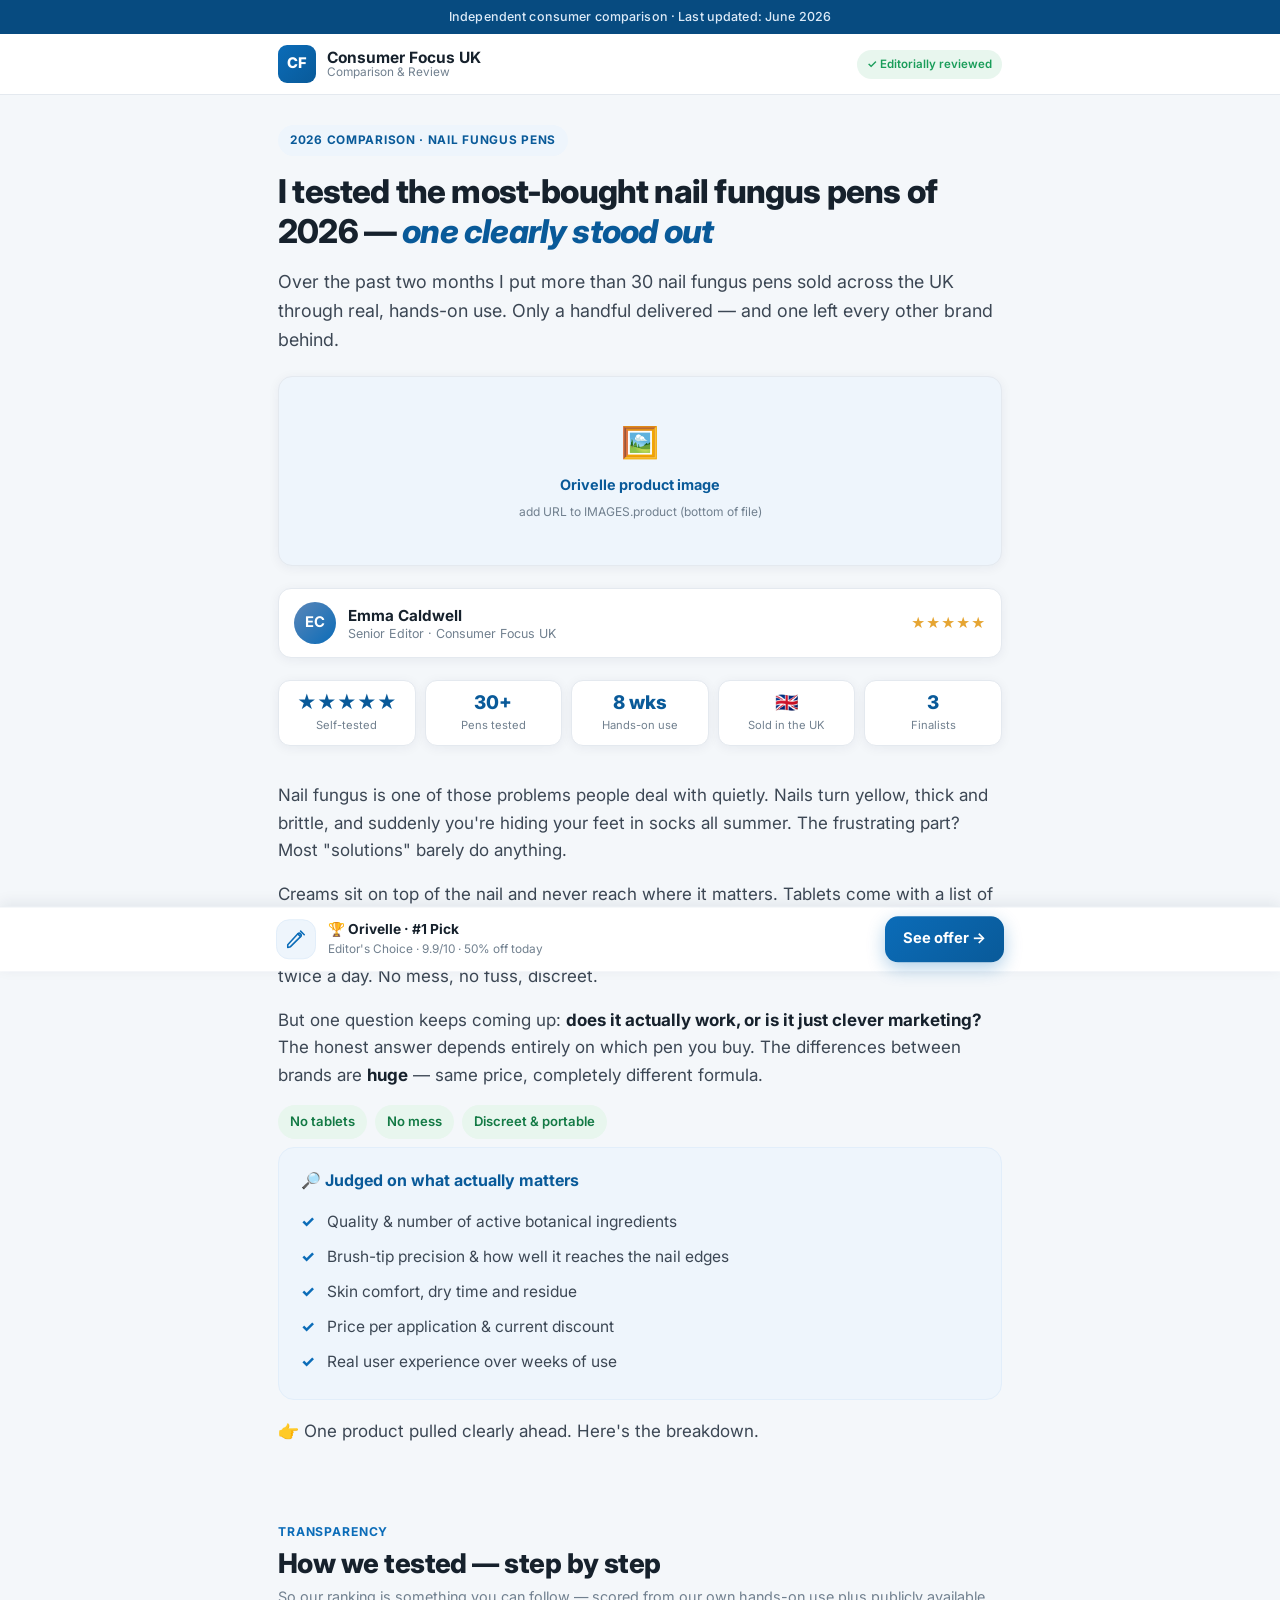
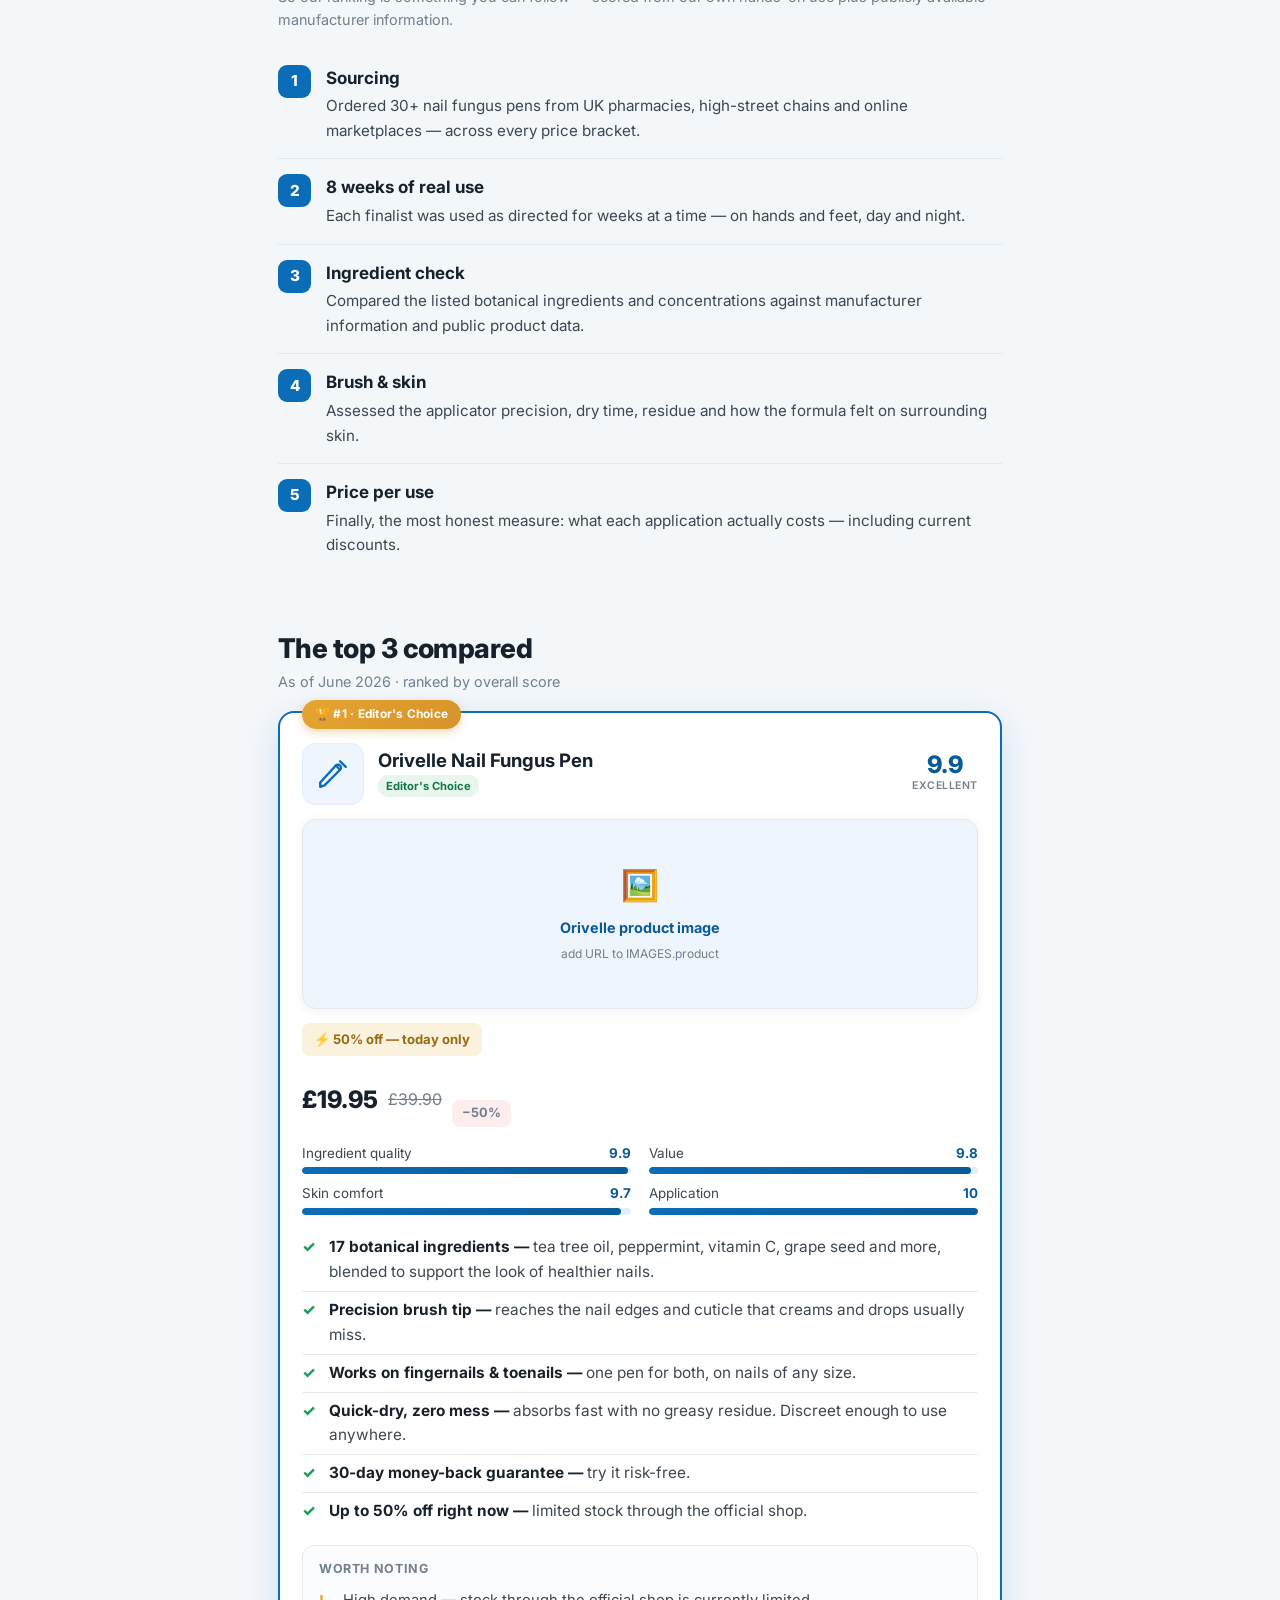
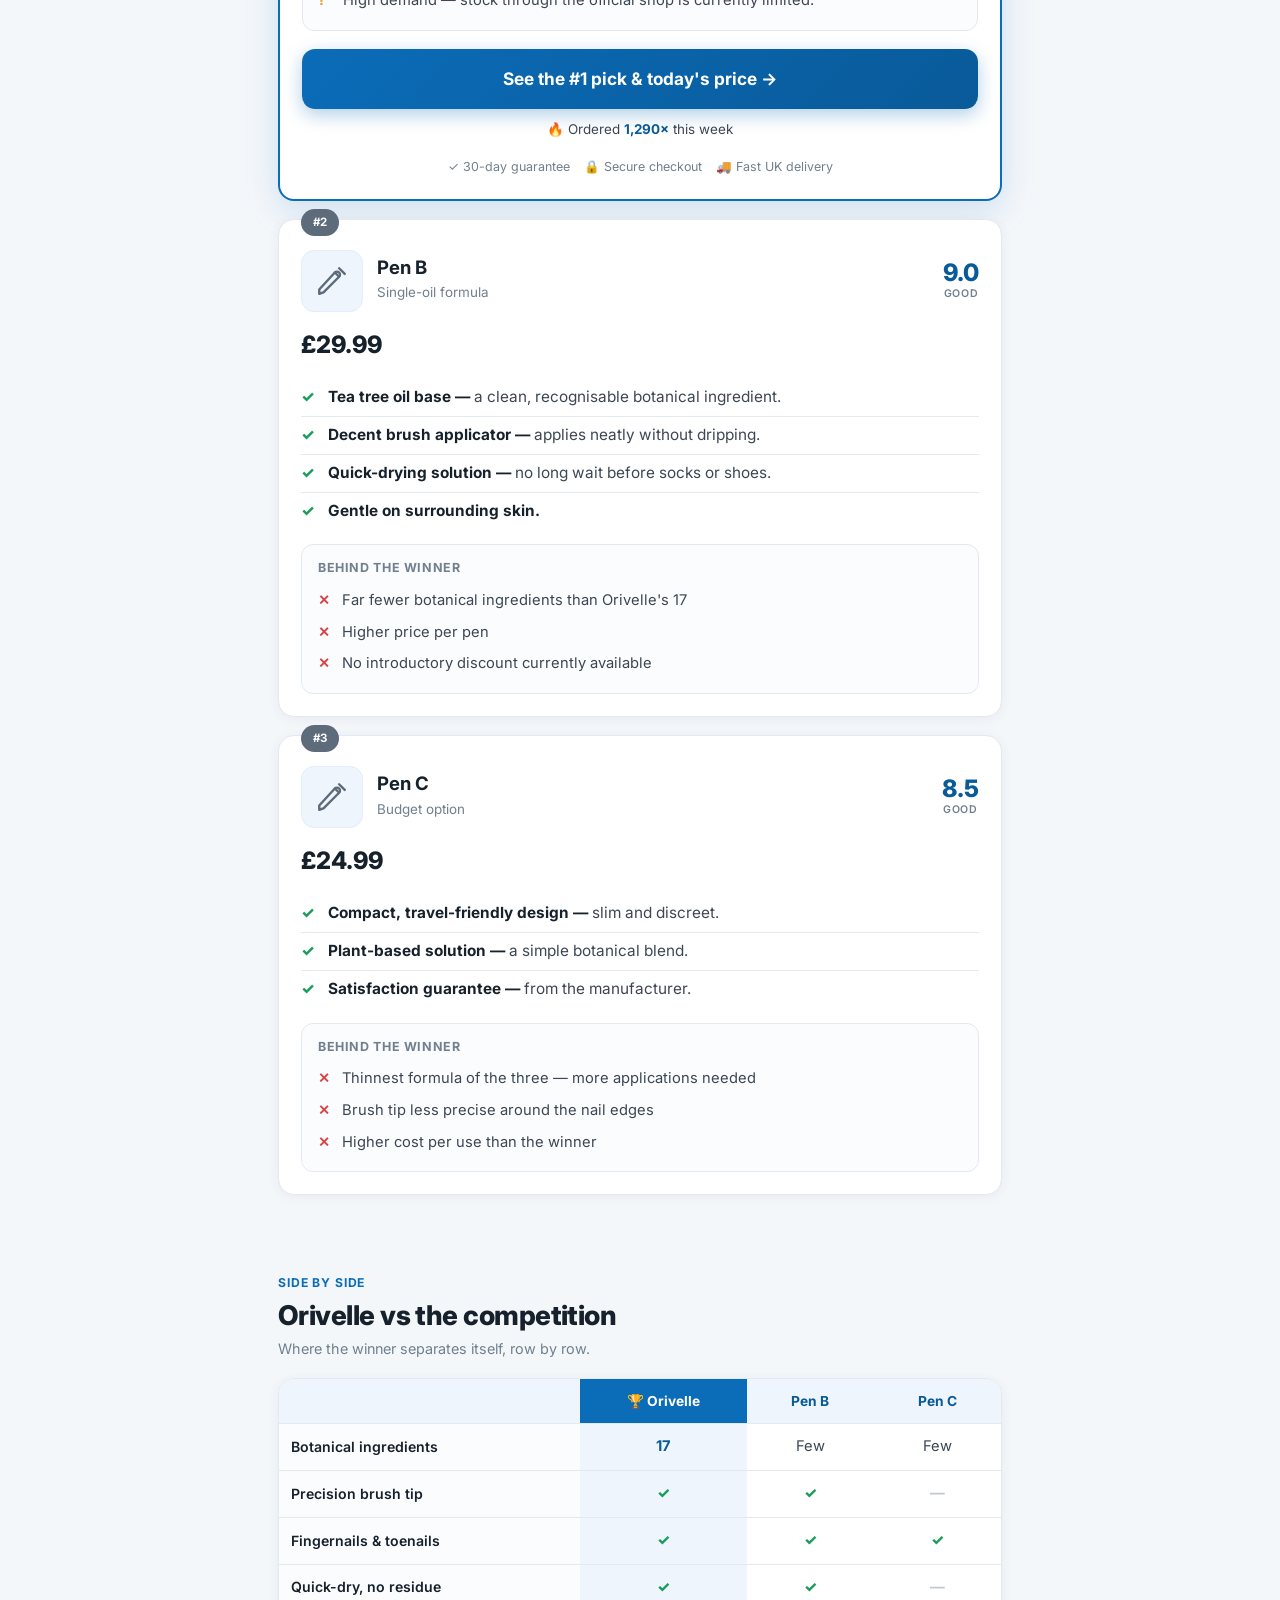
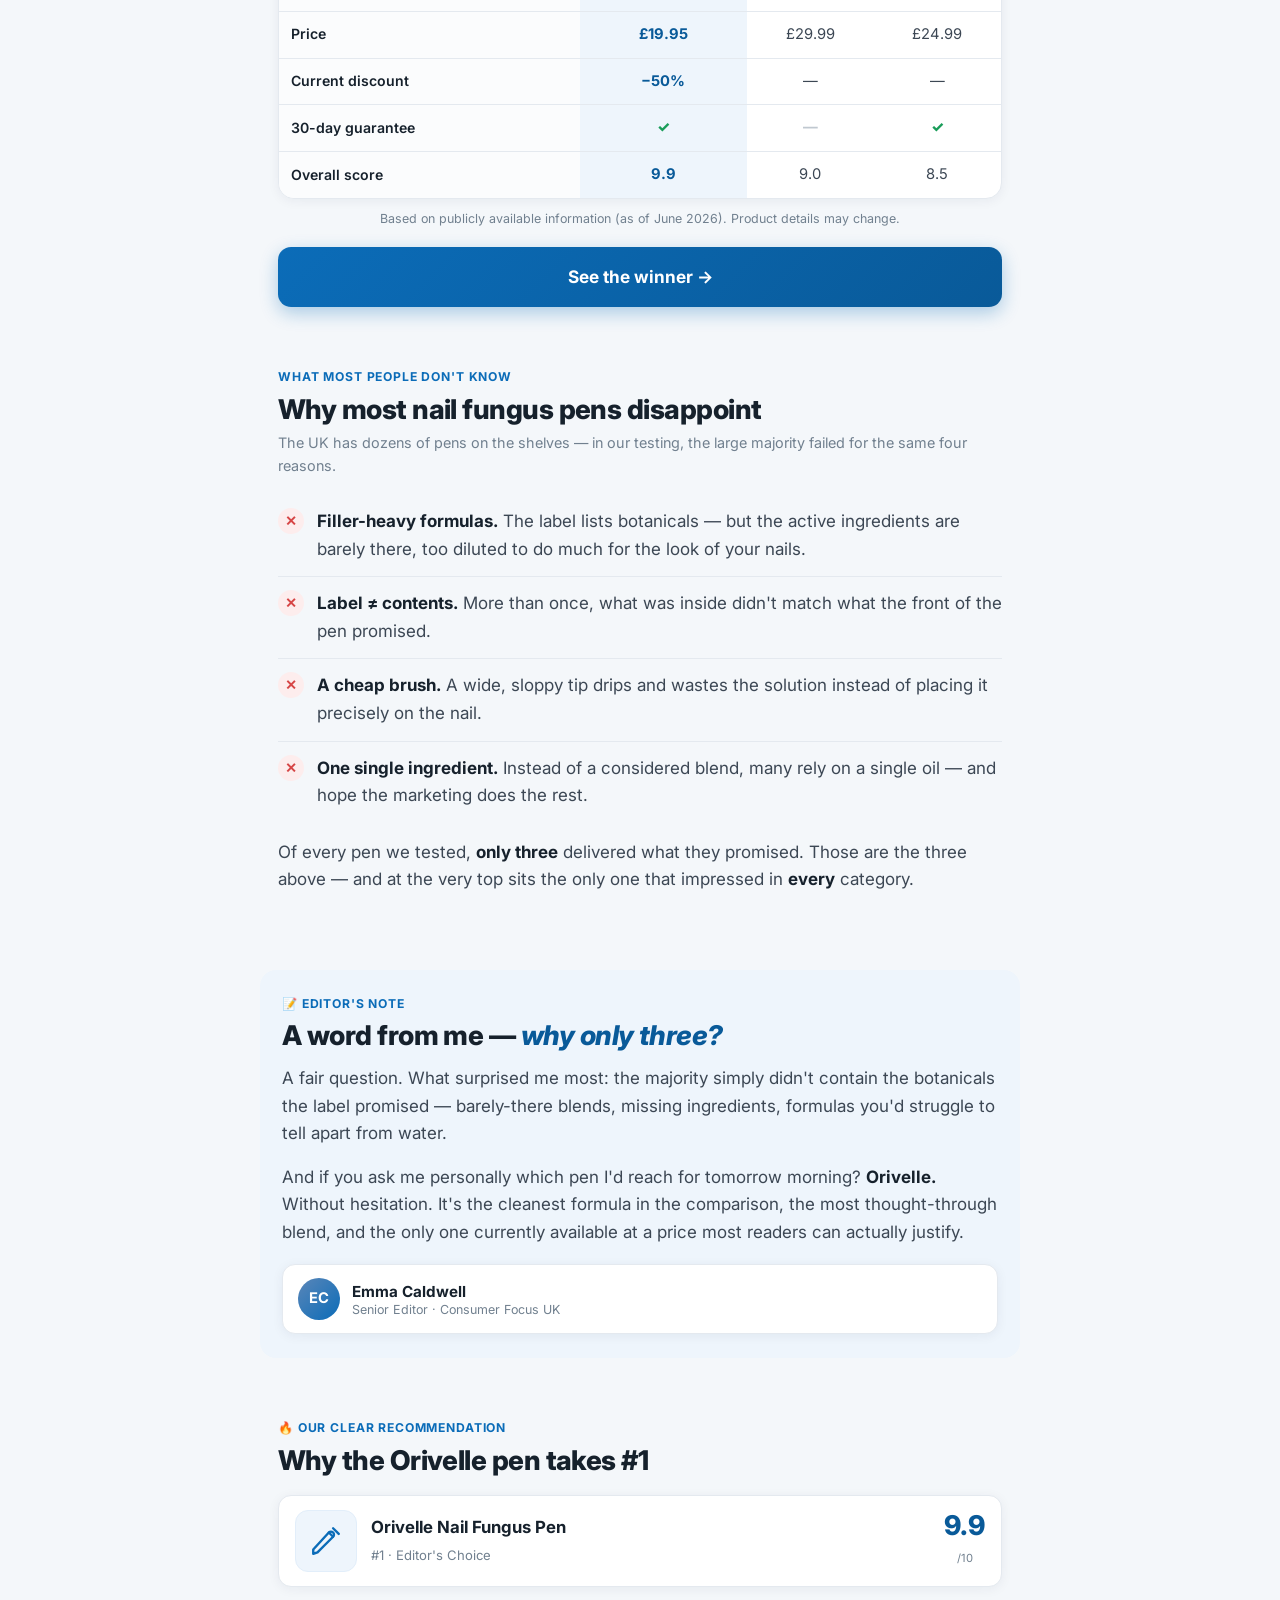
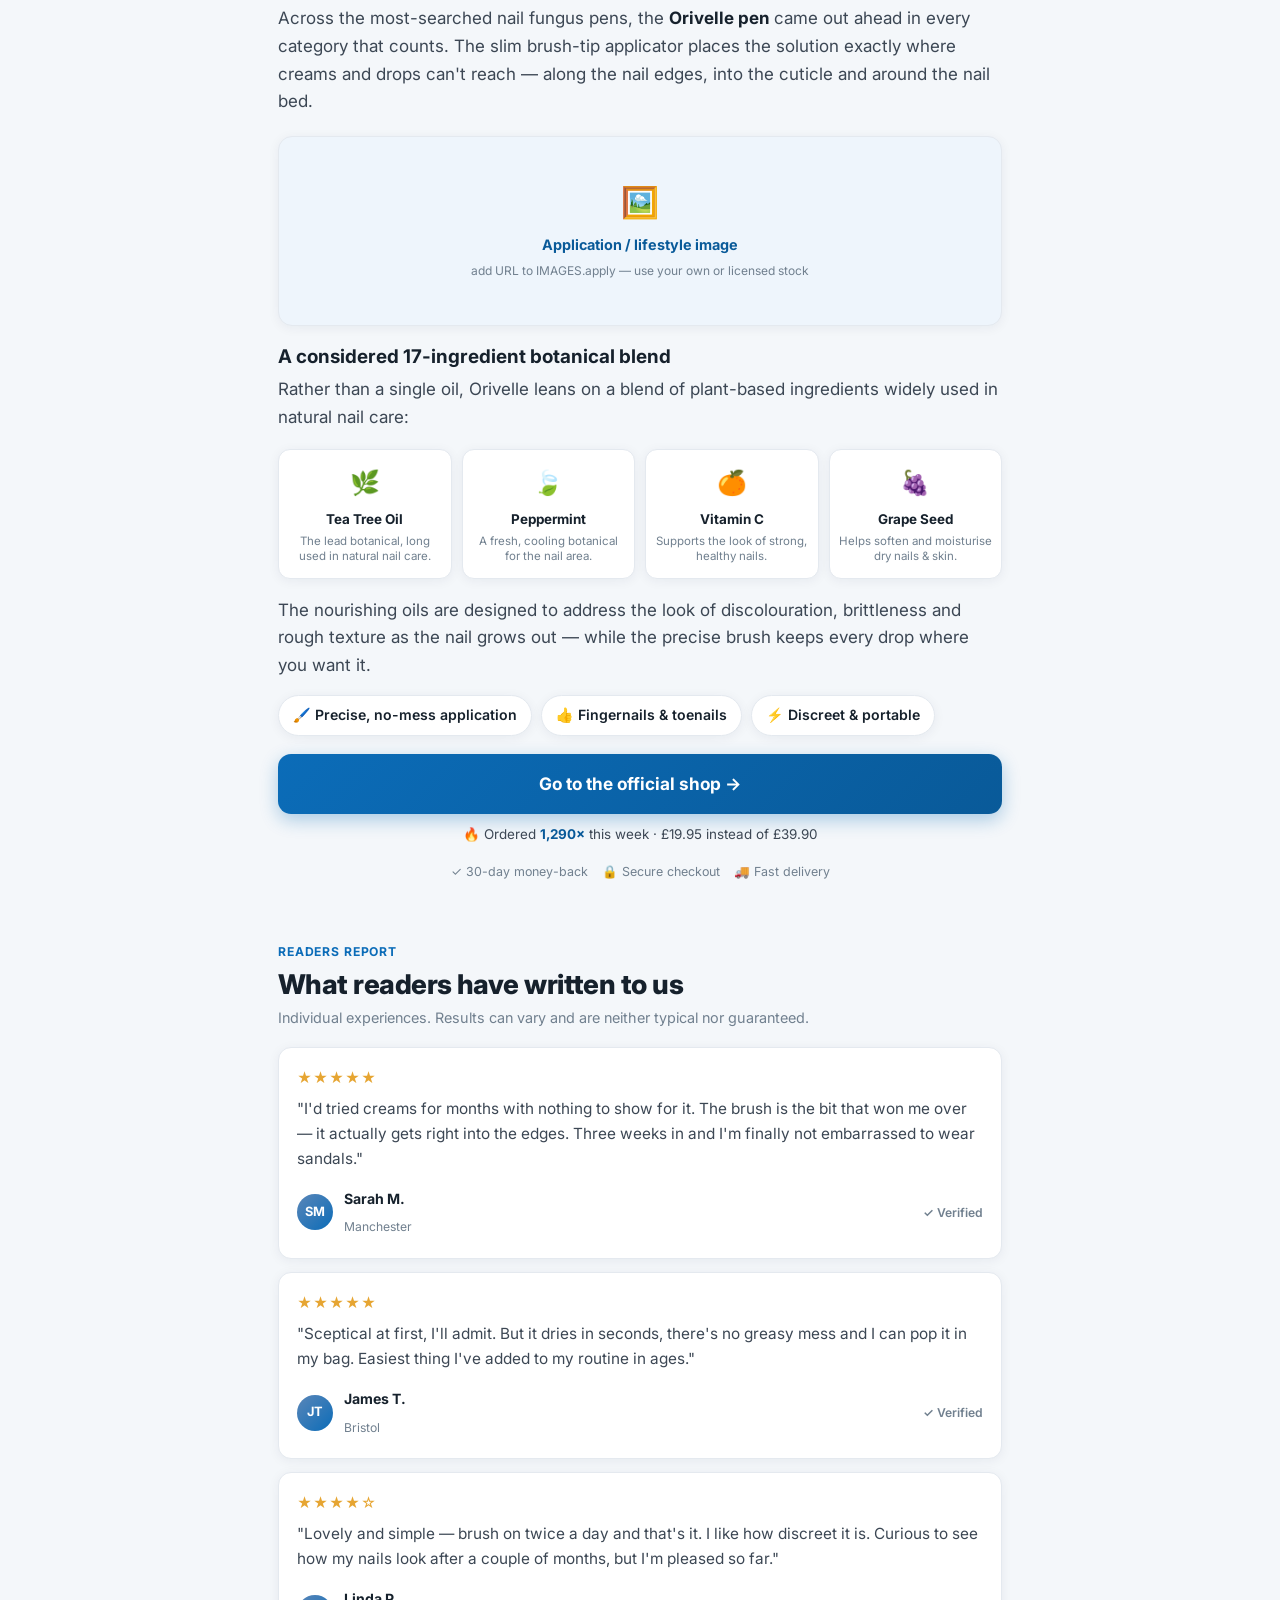
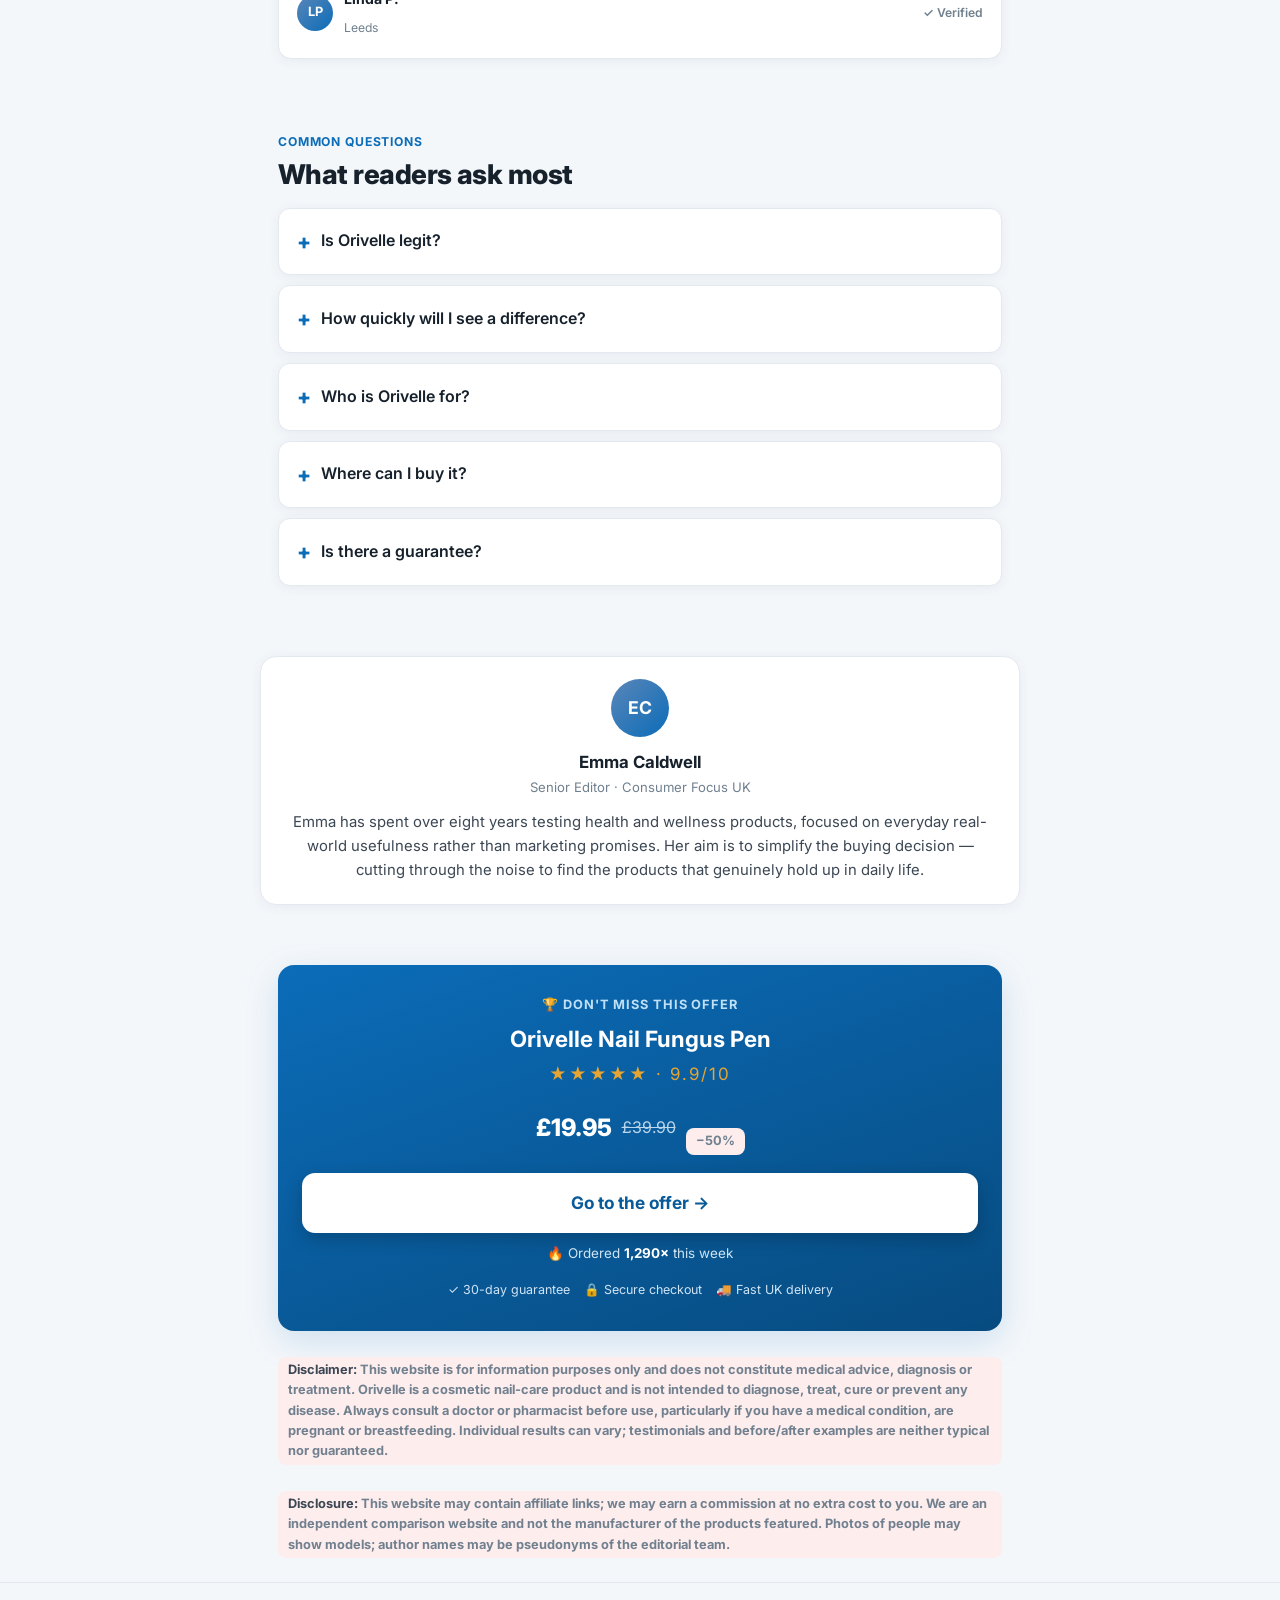
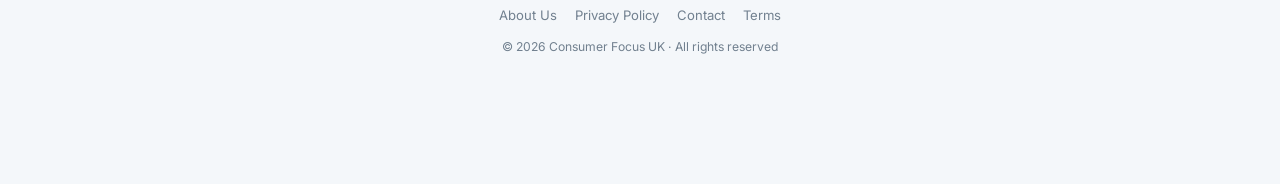
==== index.html @ 81cde55c "Add nail fungus advertorial landing page with GitHub Pages deploy. Co-authored-by: Cursor <cursorage" ====
<!DOCTYPE html>
<!--
  ============================================================
  ORIVELLE NAIL FUNGUS PEN — UK ADVERTORIAL LISTICLE
  Template: Consumer Focus UK (matches verbraucherfokus-test.de design system)

  >>> BEFORE LAUNCH — replace the affiliate link in ONE place:
      Find:  REPLACE_WITH_YOUR_AFFILIATE_LINK
      (used on every CTA button)

  >>> DYNAMIC H1 ROUTING (matches your URL-param architecture):
      ?h1=best     -> Best/Comparison ad group   (default)
      ?h1=pen      -> Pen ad group
      ?h1=finger   -> Fingernail/Cure ad group
      ?h1=symptom  -> Treatment/Symptom ad group
  ============================================================
-->
<html lang="en-GB">
<head>
<meta charset="utf-8">
<meta name="viewport" content="width=device-width, initial-scale=1.0">
<meta name="theme-color" content="#0b6cb8">
<title>Best Nail Fungus Pens UK 2026 — Independent Comparison | Consumer Focus UK</title>
<link rel="preconnect" href="https://fonts.googleapis.com">
<link rel="preconnect" href="https://fonts.gstatic.com" crossorigin>
<link href="https://fonts.googleapis.com/css2?family=Inter:wght@400;500;600;700;800&display=swap" rel="stylesheet">
<style>
  :root{
    --blue:#0b6cb8; --blue-dark:#095a99; --blue-darker:#074b80;
    --blue-tint:#eef5fc; --blue-tint2:#e2eefa;
    --green:#1a9d5a; --green-tint:#e8f6ee;
    --gold:#e6a532; --gold-soft:#fbf2dd;
    --red:#d64545; --red-tint:#fdeded;
    --ink:#16212c; --text:#3c4754; --muted:#71808f;
    --line:#e4e9ef; --bg:#f4f7fa; --card:#ffffff;
    --radius:16px; --shadow:0 2px 12px rgba(16,40,70,.06);
    --shadow-lg:0 10px 34px rgba(11,108,184,.16);
    --maxw:760px;
  }
  *{box-sizing:border-box}
  html{scroll-behavior:smooth}
  body{
    margin:0;background:var(--bg);color:var(--text);
    font-family:'Inter',-apple-system,BlinkMacSystemFont,'Segoe UI',Roboto,Helvetica,Arial,sans-serif;
    font-size:17px;line-height:1.62;-webkit-font-smoothing:antialiased;padding-bottom:76px;
  }
  .wrap{max-width:var(--maxw);margin:0 auto;padding:0 18px}
  h1,h2,h3{color:var(--ink);line-height:1.2;margin:0}
  h2{font-size:1.7rem;font-weight:800;letter-spacing:-.02em}
  h3{font-size:1.18rem;font-weight:700}
  p{margin:0 0 1rem}
  a{color:var(--blue)}
  em{color:var(--blue-dark);font-style:italic}
  strong{color:var(--ink);font-weight:700}
  img{max-width:100%}

  /* top strip */
  .strip{background:var(--blue-darker);color:#dceaf7;font-size:.78rem;text-align:center;padding:7px 14px;font-weight:500;letter-spacing:.01em}

  /* header */
  header{position:sticky;top:0;z-index:40;background:rgba(255,255,255,.94);backdrop-filter:blur(8px);border-bottom:1px solid var(--line)}
  .hbar{display:flex;align-items:center;gap:11px;max-width:var(--maxw);margin:0 auto;padding:11px 18px}
  .logo{width:38px;height:38px;border-radius:9px;background:linear-gradient(135deg,var(--blue),var(--blue-dark));color:#fff;font-weight:800;display:grid;place-items:center;font-size:.92rem;letter-spacing:.02em;flex:none}
  .brand{display:flex;flex-direction:column;line-height:1.15}
  .brand b{color:var(--ink);font-size:.97rem;font-weight:700}
  .brand span{color:var(--muted);font-size:.74rem}
  .hbadge{margin-left:auto;font-size:.72rem;color:var(--green);background:var(--green-tint);padding:5px 10px;border-radius:20px;font-weight:600;white-space:nowrap}

  .eyebrow{display:inline-block;background:var(--blue-tint);color:var(--blue-dark);font-size:.74rem;font-weight:700;text-transform:uppercase;letter-spacing:.06em;padding:6px 12px;border-radius:20px;margin:0 0 16px}

  section{padding:30px 0}
  .hero{padding-top:30px}
  .hero h1{font-size:2.05rem;font-weight:800;letter-spacing:-.025em;margin-bottom:16px}
  .hero .lead{font-size:1.12rem;color:var(--text)}

  /* byline */
  .byline{display:flex;align-items:center;gap:12px;margin-top:22px;padding:13px 15px;background:var(--card);border:1px solid var(--line);border-radius:13px;box-shadow:var(--shadow)}
  .avatar{width:42px;height:42px;border-radius:50%;background:linear-gradient(135deg,#5a86b8,#0b6cb8);color:#fff;display:grid;place-items:center;font-weight:700;font-size:.92rem;flex:none}
  .byline .who{line-height:1.25}
  .byline .who b{font-size:.95rem;color:var(--ink)}
  .byline .who span{font-size:.78rem;color:var(--muted);display:block}
  .stars{color:var(--gold);letter-spacing:1px;font-size:.86rem;margin-left:auto;white-space:nowrap}

  /* stat tiles */
  .stats{display:grid;grid-template-columns:repeat(5,1fr);gap:9px;margin-top:22px}
  .stat{background:var(--card);border:1px solid var(--line);border-radius:12px;padding:13px 8px;text-align:center;box-shadow:var(--shadow)}
  .stat b{display:block;color:var(--blue-dark);font-size:1.18rem;font-weight:800;line-height:1}
  .stat span{font-size:.7rem;color:var(--muted);display:block;margin-top:5px;line-height:1.25}
  @media(max-width:640px){.stats{grid-template-columns:repeat(2,1fr)}.stat:last-child{grid-column:1/-1}}

  .pillrow{display:flex;flex-wrap:wrap;gap:8px;margin:6px 0 4px}
  .pill{background:var(--green-tint);color:#137a45;font-size:.82rem;font-weight:600;padding:6px 12px;border-radius:20px}

  /* criteria box */
  .box{background:var(--blue-tint);border:1px solid var(--blue-tint2);border-radius:var(--radius);padding:20px 22px;margin-top:8px}
  .box .bt{font-weight:700;color:var(--blue-dark);margin-bottom:10px;font-size:1rem}
  .box ul{margin:0;padding-left:0;list-style:none}
  .box li{padding:5px 0 5px 26px;position:relative;font-size:.97rem}
  .box li::before{content:"✓";position:absolute;left:0;color:var(--blue);font-weight:800}

  /* eyebrow label small */
  .label{font-size:.76rem;font-weight:700;text-transform:uppercase;letter-spacing:.07em;color:var(--blue);margin-bottom:7px}

  /* steps */
  .step{display:flex;gap:15px;padding:15px 0;border-bottom:1px solid var(--line)}
  .step:last-child{border-bottom:none}
  .snum{width:33px;height:33px;border-radius:9px;background:var(--blue);color:#fff;font-weight:800;display:grid;place-items:center;flex:none;font-size:.95rem}
  .step b{color:var(--ink);display:block;margin-bottom:2px}
  .step p{margin:0;font-size:.95rem;color:var(--text)}

  /* product cards */
  .sub{color:var(--muted);font-size:.9rem;margin:4px 0 18px}
  .card{background:var(--card);border:1px solid var(--line);border-radius:var(--radius);padding:22px;margin-bottom:18px;box-shadow:var(--shadow);position:relative}
  .card.win{border:2px solid var(--blue);box-shadow:var(--shadow-lg)}
  .ribbon{position:absolute;top:-13px;left:22px;background:linear-gradient(135deg,var(--gold),#d6932a);color:#fff;font-size:.74rem;font-weight:700;padding:5px 13px;border-radius:20px;letter-spacing:.02em;box-shadow:0 3px 10px rgba(214,147,42,.35)}
  .rank{position:absolute;top:-11px;left:22px;background:#5d6b7a;color:#fff;font-size:.72rem;font-weight:700;padding:4px 12px;border-radius:20px}
  .chead{display:flex;align-items:center;gap:14px;margin-top:8px}
  .picon{width:62px;height:62px;border-radius:13px;background:var(--blue-tint);display:grid;place-items:center;flex:none;border:1px solid var(--blue-tint2)}
  .picon svg{width:34px;height:34px}
  .chead .pn{flex:1;min-width:0}
  .chead .pn b{font-size:1.16rem;color:var(--ink);font-weight:700;display:block;line-height:1.2}
  .scorebadge{text-align:center;flex:none}
  .scorebadge .sv{font-size:1.5rem;font-weight:800;color:var(--blue-dark);line-height:1}
  .scorebadge .sl{font-size:.66rem;color:var(--muted);text-transform:uppercase;letter-spacing:.05em;font-weight:600}
  .winlabel{display:inline-block;background:var(--green-tint);color:#137a45;font-size:.7rem;font-weight:700;padding:2px 8px;border-radius:10px;margin-top:3px}

  .pricerow{display:flex;align-items:center;gap:10px;flex-wrap:wrap;margin:14px 0}
  .price-now{font-size:1.5rem;font-weight:800;color:var(--ink)}
  .price-old{color:var(--muted);text-decoration:line-through;font-size:1rem}
  .disc{background:var(--red-tint);color:var(--red);font-weight:700;font-size:.82rem;padding:3px 10px;border-radius:8px}
  .offerflag{background:var(--gold-soft);color:#9a6a12;font-weight:700;font-size:.82rem;padding:6px 12px;border-radius:8px;display:inline-block;margin-bottom:4px}

  /* metric bars */
  .metrics{display:grid;grid-template-columns:1fr 1fr;gap:9px 18px;margin:16px 0 4px}
  .metric{font-size:.84rem}
  .metric .ml{display:flex;justify-content:space-between;margin-bottom:3px;color:var(--text)}
  .metric .ml b{color:var(--blue-dark);font-weight:700}
  .track{height:7px;background:var(--blue-tint2);border-radius:6px;overflow:hidden}
  .fill{height:100%;background:linear-gradient(90deg,var(--blue),var(--blue-dark));border-radius:6px}

  .benefits{list-style:none;padding:0;margin:14px 0 0}
  .benefits li{position:relative;padding:6px 0 6px 27px;font-size:.96rem;border-top:1px solid var(--line)}
  .benefits li:first-child{border-top:none}
  .benefits li::before{content:"✓";position:absolute;left:0;top:6px;color:var(--green);font-weight:800}

  .consbox{margin-top:15px;background:#fbfcfd;border:1px solid var(--line);border-radius:12px;padding:13px 16px}
  .consbox .ct{font-size:.78rem;font-weight:700;text-transform:uppercase;letter-spacing:.05em;color:var(--muted);margin-bottom:6px}
  .consbox ul{list-style:none;margin:0;padding:0}
  .consbox li{position:relative;padding:4px 0 4px 24px;font-size:.92rem;color:var(--text)}
  .consbox li::before{content:"✕";position:absolute;left:0;top:4px;color:var(--red);font-weight:700;font-size:.85rem}
  .consbox.note li::before{content:"!";color:var(--gold);font-weight:800}

  /* CTA */
  .cta{display:block;text-align:center;background:linear-gradient(135deg,var(--blue),var(--blue-dark));color:#fff;font-weight:700;font-size:1.08rem;padding:16px 22px;border-radius:13px;text-decoration:none;margin-top:18px;box-shadow:0 6px 18px rgba(11,108,184,.32);transition:transform .12s ease,box-shadow .12s ease}
  .cta:hover{transform:translateY(-2px);box-shadow:0 10px 24px rgba(11,108,184,.4)}
  .cta:active{transform:translateY(0)}
  .ordered{text-align:center;font-size:.84rem;color:var(--text);margin-top:10px}
  .ordered b{color:var(--blue-dark)}
  .trust{display:flex;flex-wrap:wrap;justify-content:center;gap:14px;margin-top:9px;font-size:.78rem;color:var(--muted)}

  /* comparison table */
  .tablewrap{overflow-x:auto;border:1px solid var(--line);border-radius:var(--radius);box-shadow:var(--shadow);background:var(--card)}
  table{border-collapse:collapse;width:100%;min-width:460px;font-size:.92rem}
  th,td{padding:11px 12px;text-align:center;border-bottom:1px solid var(--line)}
  thead th{background:var(--blue-tint);color:var(--blue-dark);font-weight:700;font-size:.86rem}
  thead th.win{background:var(--blue);color:#fff}
  tbody th{text-align:left;font-weight:600;color:var(--ink);background:#fbfcfd;font-size:.88rem}
  td.win{background:var(--blue-tint);font-weight:700;color:var(--blue-dark)}
  .yes{color:var(--green);font-weight:800}
  .no{color:#c0c8d0;font-weight:700}
  tbody tr:last-child td,tbody tr:last-child th{border-bottom:none}
  .tnote{font-size:.78rem;color:var(--muted);margin-top:10px;text-align:center}

  /* fail list */
  .fail{list-style:none;padding:0;margin:14px 0 0}
  .fail li{display:flex;gap:13px;padding:13px 0;border-bottom:1px solid var(--line)}
  .fail li:last-child{border-bottom:none}
  .xmark{width:26px;height:26px;border-radius:50%;background:var(--red-tint);color:var(--red);display:grid;place-items:center;font-weight:800;flex:none;font-size:.85rem}
  .fail b{color:var(--ink)}

  /* editor note */
  .note-sec{background:var(--blue-tint);border-radius:var(--radius);padding:24px 22px}
  .note-sec h2{margin-bottom:12px}

  /* ingredient tiles */
  .ings{display:grid;grid-template-columns:repeat(4,1fr);gap:10px;margin:18px 0}
  .ing{background:var(--card);border:1px solid var(--line);border-radius:12px;padding:14px 8px;text-align:center;box-shadow:var(--shadow)}
  .ing .ic{font-size:1.5rem}
  .ing b{display:block;font-size:.84rem;color:var(--ink);margin:6px 0 3px}
  .ing span{font-size:.72rem;color:var(--muted);line-height:1.3;display:block}
  @media(max-width:640px){.ings{grid-template-columns:repeat(2,1fr)}}
  .chips{display:flex;flex-wrap:wrap;gap:9px;margin:16px 0}
  .chip{display:flex;align-items:center;gap:7px;background:var(--card);border:1px solid var(--line);border-radius:24px;padding:8px 14px;font-size:.88rem;font-weight:600;color:var(--ink);box-shadow:var(--shadow)}

  .deep-head{display:flex;align-items:center;gap:14px;background:var(--card);border:1px solid var(--line);border-radius:13px;padding:14px 16px;margin-bottom:18px;box-shadow:var(--shadow)}
  .deep-head .sv{margin-left:auto;text-align:center}
  .deep-head .sv b{font-size:1.7rem;color:var(--blue-dark);font-weight:800;line-height:1}
  .deep-head .sv span{font-size:.7rem;color:var(--muted)}

  /* testimonials */
  .tcard{background:var(--card);border:1px solid var(--line);border-radius:13px;padding:18px;margin-bottom:13px;box-shadow:var(--shadow)}
  .tcard .ts{color:var(--gold);font-size:.9rem;letter-spacing:1px;margin-bottom:8px}
  .tcard p{font-size:.96rem;margin:0 0 13px;color:var(--text)}
  .tfoot{display:flex;align-items:center;gap:11px}
  .tfoot .avatar{width:36px;height:36px;font-size:.8rem}
  .tfoot b{font-size:.88rem;color:var(--ink)}
  .tfoot span{font-size:.76rem;color:var(--muted)}
  .verified{margin-left:auto;font-size:.72rem;color:var(--green);font-weight:600}

  /* faq */
  .faq{background:var(--card);border:1px solid var(--line);border-radius:12px;margin-bottom:10px;box-shadow:var(--shadow);overflow:hidden}
  .faq summary{padding:16px 18px;font-weight:600;color:var(--ink);cursor:pointer;list-style:none;display:flex;align-items:center;gap:10px;font-size:1rem}
  .faq summary::-webkit-details-marker{display:none}
  .faq summary::before{content:"+";color:var(--blue);font-weight:800;font-size:1.3rem;flex:none;transition:transform .2s}
  .faq[open] summary::before{transform:rotate(45deg)}
  .faq .fa{padding:0 18px 16px;font-size:.95rem;color:var(--text)}

  /* author bio */
  .bio{background:var(--card);border:1px solid var(--line);border-radius:var(--radius);padding:22px;box-shadow:var(--shadow);text-align:center}
  .bio .avatar{width:58px;height:58px;font-size:1.1rem;margin:0 auto 12px}
  .bio b{color:var(--ink);font-size:1.05rem}
  .bio .role{color:var(--muted);font-size:.82rem;margin-bottom:12px}
  .bio p{font-size:.93rem;margin:0}

  /* final cta */
  .final{background:linear-gradient(160deg,var(--blue),var(--blue-darker));border-radius:var(--radius);padding:30px 24px;text-align:center;color:#fff;box-shadow:var(--shadow-lg)}
  .final .ff{font-size:.8rem;font-weight:700;text-transform:uppercase;letter-spacing:.07em;color:#bfe0f6;margin-bottom:10px}
  .final h3{color:#fff;font-size:1.4rem;margin-bottom:8px}
  .final .ts{color:var(--gold);letter-spacing:2px;margin-bottom:10px}
  .final .pricerow{justify-content:center}
  .final .price-now{color:#fff}.final .price-old{color:#bcd6ec}
  .final .cta{background:#fff;color:var(--blue-dark);box-shadow:0 6px 18px rgba(0,0,0,.2)}
  .final .trust{color:#cfe4f5}

  /* disclaimer + footer */
  .disc{font-size:.8rem;color:var(--muted);line-height:1.6;margin-top:26px}
  .disc strong{color:var(--text)}
  footer{border-top:1px solid var(--line);margin-top:24px;padding:22px 0;text-align:center}
  .flinks{display:flex;flex-wrap:wrap;justify-content:center;gap:8px 18px;font-size:.82rem;margin-bottom:10px}
  .flinks a{color:var(--muted);text-decoration:none}
  .copy{font-size:.76rem;color:var(--muted)}

  /* sticky bottom bar */
  .sticky{position:fixed;left:0;right:0;bottom:0;z-index:50;background:#fff;border-top:1px solid var(--line);box-shadow:0 -3px 14px rgba(16,40,70,.08);transform:translateY(110%);transition:transform .3s ease}
  .sticky.show{transform:translateY(0)}
  .sbar{max-width:var(--maxw);margin:0 auto;display:flex;align-items:center;gap:12px;padding:9px 16px}
  .sbar .picon{width:40px;height:40px}.sbar .picon svg{width:22px;height:22px}
  .sbar .si{flex:1;min-width:0;line-height:1.2}
  .sbar .si b{font-size:.86rem;color:var(--ink);display:block}
  .sbar .si span{font-size:.74rem;color:var(--muted)}
  .sbar .cta{margin:0;padding:11px 18px;font-size:.92rem;white-space:nowrap;flex:none}
  @media(max-width:480px){.sbar .si span{display:none}}

  /* image slots */
  .figslot{margin:20px 0;border-radius:14px;overflow:hidden;border:1px solid var(--line);background:var(--blue-tint);box-shadow:var(--shadow)}
  .figslot img{display:block;width:100%;height:auto}
  .figslot.ph{display:grid;place-items:center;min-height:190px}
  .figslot .phin{text-align:center;padding:26px}
  .figslot .phin .ico{font-size:1.9rem}
  .figslot .phin b{display:block;font-size:.9rem;margin-top:6px;color:var(--blue-dark)}
  .figslot .phin span{font-size:.75rem;color:var(--muted)}
  .card .figslot{margin:14px 0 2px}
  .hero-fig{margin-top:22px;margin-bottom:0}

  :focus-visible{outline:3px solid rgba(11,108,184,.45);outline-offset:2px;border-radius:6px}
  @media(prefers-reduced-motion:reduce){*{transition:none!important;scroll-behavior:auto}}
</style>
</head>
<body>

<div class="strip">Independent consumer comparison · Last updated: June 2026</div>

<header>
  <div class="hbar">
    <div class="logo">CF</div>
    <div class="brand"><b>Consumer Focus UK</b><span>Comparison &amp; Review</span></div>
    <div class="hbadge">✓ Editorially reviewed</div>
  </div>
</header>

<main>

<!-- HERO -->
<section class="hero">
  <div class="wrap">
    <span class="eyebrow">2026 Comparison · Nail Fungus Pens</span>
    <h1 id="hero-h1">I tested the most-bought nail fungus pens of 2026 — <em>one clearly stood out</em></h1>
    <p class="lead">Over the past two months I put more than 30 nail fungus pens sold across the UK through real, hands-on use. Only a handful delivered — and one left every other brand behind.</p>

    <figure class="figslot ph hero-fig" data-img="product">
      <div class="phin"><div class="ico">🖼️</div><b>Orivelle product image</b><span>add URL to IMAGES.product (bottom of file)</span></div>
    </figure>

    <div class="byline">
      <div class="avatar">EC</div>
      <div class="who"><b>Emma Caldwell</b><span>Senior Editor · Consumer Focus UK</span></div>
      <div class="stars">★★★★★</div>
    </div>

    <div class="stats">
      <div class="stat"><b>★★★★★</b><span>Self-tested</span></div>
      <div class="stat"><b>30+</b><span>Pens tested</span></div>
      <div class="stat"><b>8 wks</b><span>Hands-on use</span></div>
      <div class="stat"><b>🇬🇧</b><span>Sold in the UK</span></div>
      <div class="stat"><b>3</b><span>Finalists</span></div>
    </div>
  </div>
</section>

<!-- INTRO -->
<section style="padding-top:6px">
  <div class="wrap">
    <p>Nail fungus is one of those problems people deal with quietly. Nails turn yellow, thick and brittle, and suddenly you're hiding your feet in socks all summer. The frustrating part? Most "solutions" barely do anything.</p>
    <p>Creams sit on top of the nail and never reach where it matters. Tablets come with a list of side effects long enough to put anyone off. Laser clinics can run well over £1,000. So it's no surprise the <strong>pen format</strong> has taken over — a slim brush-tip applicator you swipe on twice a day. No mess, no fuss, discreet.</p>
    <p>But one question keeps coming up: <strong>does it actually work, or is it just clever marketing?</strong> The honest answer depends entirely on which pen you buy. The differences between brands are <strong>huge</strong> — same price, completely different formula.</p>

    <div class="pillrow">
      <span class="pill">No tablets</span>
      <span class="pill">No mess</span>
      <span class="pill">Discreet &amp; portable</span>
    </div>

    <div class="box">
      <div class="bt">🔎 Judged on what actually matters</div>
      <ul>
        <li>Quality &amp; number of active botanical ingredients</li>
        <li>Brush-tip precision &amp; how well it reaches the nail edges</li>
        <li>Skin comfort, dry time and residue</li>
        <li>Price per application &amp; current discount</li>
        <li>Real user experience over weeks of use</li>
      </ul>
    </div>
    <p style="margin-top:18px">👉 One product pulled clearly ahead. Here's the breakdown.</p>
  </div>
</section>

<!-- HOW WE TESTED -->
<section>
  <div class="wrap">
    <div class="label">Transparency</div>
    <h2>How we tested — step by step</h2>
    <p class="sub">So our ranking is something you can follow — scored from our own hands-on use plus publicly available manufacturer information.</p>

    <div class="step"><div class="snum">1</div><div><b>Sourcing</b><p>Ordered 30+ nail fungus pens from UK pharmacies, high-street chains and online marketplaces — across every price bracket.</p></div></div>
    <div class="step"><div class="snum">2</div><div><b>8 weeks of real use</b><p>Each finalist was used as directed for weeks at a time — on hands and feet, day and night.</p></div></div>
    <div class="step"><div class="snum">3</div><div><b>Ingredient check</b><p>Compared the listed botanical ingredients and concentrations against manufacturer information and public product data.</p></div></div>
    <div class="step"><div class="snum">4</div><div><b>Brush &amp; skin</b><p>Assessed the applicator precision, dry time, residue and how the formula felt on surrounding skin.</p></div></div>
    <div class="step"><div class="snum">5</div><div><b>Price per use</b><p>Finally, the most honest measure: what each application actually costs — including current discounts.</p></div></div>
  </div>
</section>

<!-- TOP 3 -->
<section>
  <div class="wrap">
    <h2>The top 3 compared</h2>
    <p class="sub">As of June 2026 · ranked by overall score</p>

    <!-- WINNER -->
    <div class="card win">
      <span class="ribbon">🏆 #1 · Editor's Choice</span>
      <div class="chead">
        <div class="picon">
          <svg viewBox="0 0 24 24" fill="none" stroke="#0b6cb8" stroke-width="1.7" stroke-linecap="round" stroke-linejoin="round"><path d="M3 21l3-1 11-11a2.1 2.1 0 0 0-3-3L3 18z"/><path d="M14 6l3 3"/><path d="M17 3l4 4"/></svg>
        </div>
        <div class="pn"><b>Orivelle Nail Fungus Pen</b><span class="winlabel">Editor's Choice</span></div>
        <div class="scorebadge"><div class="sv">9.9</div><div class="sl">Excellent</div></div>
      </div>

      <figure class="figslot ph" data-img="product">
        <div class="phin"><div class="ico">🖼️</div><b>Orivelle product image</b><span>add URL to IMAGES.product</span></div>
      </figure>

      <div class="pricerow">
        <span class="offerflag">⚡ 50% off — today only</span>
      </div>
      <div class="pricerow">
        <span class="price-now">£19.95</span>
        <span class="price-old">£39.90</span>
        <span class="disc">−50%</span>
      </div>

      <div class="metrics">
        <div class="metric"><div class="ml">Ingredient quality <b>9.9</b></div><div class="track"><div class="fill" style="width:99%"></div></div></div>
        <div class="metric"><div class="ml">Value <b>9.8</b></div><div class="track"><div class="fill" style="width:98%"></div></div></div>
        <div class="metric"><div class="ml">Skin comfort <b>9.7</b></div><div class="track"><div class="fill" style="width:97%"></div></div></div>
        <div class="metric"><div class="ml">Application <b>10</b></div><div class="track"><div class="fill" style="width:100%"></div></div></div>
      </div>

      <ul class="benefits">
        <li><strong>17 botanical ingredients —</strong> tea tree oil, peppermint, vitamin C, grape seed and more, blended to support the look of healthier nails.</li>
        <li><strong>Precision brush tip —</strong> reaches the nail edges and cuticle that creams and drops usually miss.</li>
        <li><strong>Works on fingernails &amp; toenails —</strong> one pen for both, on nails of any size.</li>
        <li><strong>Quick-dry, zero mess —</strong> absorbs fast with no greasy residue. Discreet enough to use anywhere.</li>
        <li><strong>30-day money-back guarantee —</strong> try it risk-free.</li>
        <li><strong>Up to 50% off right now —</strong> limited stock through the official shop.</li>
      </ul>

      <div class="consbox note">
        <div class="ct">Worth noting</div>
        <ul><li>High demand — stock through the official shop is currently limited.</li></ul>
      </div>

      <a class="cta" href="REPLACE_WITH_YOUR_AFFILIATE_LINK" rel="nofollow sponsored">See the #1 pick &amp; today's price →</a>
      <p class="ordered">🔥 Ordered <b>1,290×</b> this week</p>
      <div class="trust"><span>✓ 30-day guarantee</span><span>🔒 Secure checkout</span><span>🚚 Fast UK delivery</span></div>
    </div>

    <!-- #2 -->
    <div class="card">
      <span class="rank">#2</span>
      <div class="chead">
        <div class="picon"><svg viewBox="0 0 24 24" fill="none" stroke="#5d6b7a" stroke-width="1.7" stroke-linecap="round" stroke-linejoin="round"><path d="M3 21l3-1 11-11a2.1 2.1 0 0 0-3-3L3 18z"/><path d="M14 6l3 3"/><path d="M17 3l4 4"/></svg></div>
        <div class="pn"><b>Pen B</b><span style="font-size:.84rem;color:var(--muted)">Single-oil formula</span></div>
        <div class="scorebadge"><div class="sv">9.0</div><div class="sl">Good</div></div>
      </div>
      <div class="pricerow"><span class="price-now">£29.99</span></div>
      <ul class="benefits">
        <li><strong>Tea tree oil base —</strong> a clean, recognisable botanical ingredient.</li>
        <li><strong>Decent brush applicator —</strong> applies neatly without dripping.</li>
        <li><strong>Quick-drying solution —</strong> no long wait before socks or shoes.</li>
        <li><strong>Gentle on surrounding skin.</strong></li>
      </ul>
      <div class="consbox">
        <div class="ct">Behind the winner</div>
        <ul>
          <li>Far fewer botanical ingredients than Orivelle's 17</li>
          <li>Higher price per pen</li>
          <li>No introductory discount currently available</li>
        </ul>
      </div>
    </div>

    <!-- #3 -->
    <div class="card">
      <span class="rank">#3</span>
      <div class="chead">
        <div class="picon"><svg viewBox="0 0 24 24" fill="none" stroke="#5d6b7a" stroke-width="1.7" stroke-linecap="round" stroke-linejoin="round"><path d="M3 21l3-1 11-11a2.1 2.1 0 0 0-3-3L3 18z"/><path d="M14 6l3 3"/><path d="M17 3l4 4"/></svg></div>
        <div class="pn"><b>Pen C</b><span style="font-size:.84rem;color:var(--muted)">Budget option</span></div>
        <div class="scorebadge"><div class="sv">8.5</div><div class="sl">Good</div></div>
      </div>
      <div class="pricerow"><span class="price-now">£24.99</span></div>
      <ul class="benefits">
        <li><strong>Compact, travel-friendly design —</strong> slim and discreet.</li>
        <li><strong>Plant-based solution —</strong> a simple botanical blend.</li>
        <li><strong>Satisfaction guarantee —</strong> from the manufacturer.</li>
      </ul>
      <div class="consbox">
        <div class="ct">Behind the winner</div>
        <ul>
          <li>Thinnest formula of the three — more applications needed</li>
          <li>Brush tip less precise around the nail edges</li>
          <li>Higher cost per use than the winner</li>
        </ul>
      </div>
    </div>
  </div>
</section>

<!-- COMPARISON TABLE -->
<section>
  <div class="wrap">
    <div class="label">Side by side</div>
    <h2>Orivelle vs the competition</h2>
    <p class="sub">Where the winner separates itself, row by row.</p>
    <div class="tablewrap">
      <table>
        <thead><tr><th></th><th class="win">🏆 Orivelle</th><th>Pen B</th><th>Pen C</th></tr></thead>
        <tbody>
          <tr><th>Botanical ingredients</th><td class="win">17</td><td>Few</td><td>Few</td></tr>
          <tr><th>Precision brush tip</th><td class="win"><span class="yes">✓</span></td><td><span class="yes">✓</span></td><td><span class="no">—</span></td></tr>
          <tr><th>Fingernails &amp; toenails</th><td class="win"><span class="yes">✓</span></td><td><span class="yes">✓</span></td><td><span class="yes">✓</span></td></tr>
          <tr><th>Quick-dry, no residue</th><td class="win"><span class="yes">✓</span></td><td><span class="yes">✓</span></td><td><span class="no">—</span></td></tr>
          <tr><th>Price</th><td class="win">£19.95</td><td>£29.99</td><td>£24.99</td></tr>
          <tr><th>Current discount</th><td class="win">−50%</td><td>—</td><td>—</td></tr>
          <tr><th>30-day guarantee</th><td class="win"><span class="yes">✓</span></td><td><span class="no">—</span></td><td><span class="yes">✓</span></td></tr>
          <tr><th>Overall score</th><td class="win">9.9</td><td>9.0</td><td>8.5</td></tr>
        </tbody>
      </table>
    </div>
    <p class="tnote">Based on publicly available information (as of June 2026). Product details may change.</p>
    <a class="cta" href="REPLACE_WITH_YOUR_AFFILIATE_LINK" rel="nofollow sponsored">See the winner →</a>
  </div>
</section>

<!-- WHY MOST FAIL -->
<section>
  <div class="wrap">
    <div class="label">What most people don't know</div>
    <h2>Why most nail fungus pens disappoint</h2>
    <p class="sub">The UK has dozens of pens on the shelves — in our testing, the large majority failed for the same four reasons.</p>
    <ul class="fail">
      <li><div class="xmark">✕</div><div><b>Filler-heavy formulas.</b> The label lists botanicals — but the active ingredients are barely there, too diluted to do much for the look of your nails.</div></li>
      <li><div class="xmark">✕</div><div><b>Label ≠ contents.</b> More than once, what was inside didn't match what the front of the pen promised.</div></li>
      <li><div class="xmark">✕</div><div><b>A cheap brush.</b> A wide, sloppy tip drips and wastes the solution instead of placing it precisely on the nail.</div></li>
      <li><div class="xmark">✕</div><div><b>One single ingredient.</b> Instead of a considered blend, many rely on a single oil — and hope the marketing does the rest.</div></li>
    </ul>
    <p style="margin-top:16px">Of every pen we tested, <strong>only three</strong> delivered what they promised. Those are the three above — and at the very top sits the only one that impressed in <strong>every</strong> category.</p>
  </div>
</section>

<!-- EDITOR NOTE -->
<section>
  <div class="wrap note-sec">
    <div class="label">📝 Editor's note</div>
    <h2>A word from me — <em>why only three?</em></h2>
    <p>A fair question. What surprised me most: the majority simply didn't contain the botanicals the label promised — barely-there blends, missing ingredients, formulas you'd struggle to tell apart from water.</p>
    <p>And if you ask me personally which pen I'd reach for tomorrow morning? <strong>Orivelle.</strong> Without hesitation. It's the cleanest formula in the comparison, the most thought-through blend, and the only one currently available at a price most readers can actually justify.</p>
    <div class="byline" style="margin-top:18px">
      <div class="avatar">EC</div>
      <div class="who"><b>Emma Caldwell</b><span>Senior Editor · Consumer Focus UK</span></div>
    </div>
  </div>
</section>

<!-- WHY #1 DEEP DIVE -->
<section>
  <div class="wrap">
    <div class="label">🔥 Our clear recommendation</div>
    <h2>Why the Orivelle pen takes #1</h2>

    <div class="deep-head" style="margin-top:18px">
      <div class="picon"><svg viewBox="0 0 24 24" fill="none" stroke="#0b6cb8" stroke-width="1.7" stroke-linecap="round" stroke-linejoin="round"><path d="M3 21l3-1 11-11a2.1 2.1 0 0 0-3-3L3 18z"/><path d="M14 6l3 3"/><path d="M17 3l4 4"/></svg></div>
      <div><b style="color:var(--ink);font-size:1.05rem">Orivelle Nail Fungus Pen</b><br><span style="font-size:.82rem;color:var(--muted)">#1 · Editor's Choice</span></div>
      <div class="sv"><b>9.9</b><br><span>/10</span></div>
    </div>

    <p>Across the most-searched nail fungus pens, the <strong>Orivelle pen</strong> came out ahead in every category that counts. The slim brush-tip applicator places the solution exactly where creams and drops can't reach — along the nail edges, into the cuticle and around the nail bed.</p>

    <figure class="figslot ph" data-img="apply">
      <div class="phin"><div class="ico">🖼️</div><b>Application / lifestyle image</b><span>add URL to IMAGES.apply — use your own or licensed stock</span></div>
    </figure>

    <h3 style="margin:20px 0 8px">A considered 17-ingredient botanical blend</h3>
    <p>Rather than a single oil, Orivelle leans on a blend of plant-based ingredients widely used in natural nail care:</p>

    <div class="ings">
      <div class="ing"><div class="ic">🌿</div><b>Tea Tree Oil</b><span>The lead botanical, long used in natural nail care.</span></div>
      <div class="ing"><div class="ic">🍃</div><b>Peppermint</b><span>A fresh, cooling botanical for the nail area.</span></div>
      <div class="ing"><div class="ic">🍊</div><b>Vitamin C</b><span>Supports the look of strong, healthy nails.</span></div>
      <div class="ing"><div class="ic">🍇</div><b>Grape Seed</b><span>Helps soften and moisturise dry nails &amp; skin.</span></div>
    </div>

    <p>The nourishing oils are designed to address the look of discolouration, brittleness and rough texture as the nail grows out — while the precise brush keeps every drop where you want it.</p>

    <div class="chips">
      <span class="chip">🖌️ Precise, no-mess application</span>
      <span class="chip">👍 Fingernails &amp; toenails</span>
      <span class="chip">⚡ Discreet &amp; portable</span>
    </div>

    <a class="cta" href="REPLACE_WITH_YOUR_AFFILIATE_LINK" rel="nofollow sponsored">Go to the official shop →</a>
    <p class="ordered">🔥 Ordered <b>1,290×</b> this week · £19.95 instead of £39.90</p>
    <div class="trust"><span>✓ 30-day money-back</span><span>🔒 Secure checkout</span><span>🚚 Fast delivery</span></div>
  </div>
</section>

<!-- TESTIMONIALS -->
<section>
  <div class="wrap">
    <div class="label">Readers report</div>
    <h2>What readers have written to us</h2>
    <p class="sub">Individual experiences. Results can vary and are neither typical nor guaranteed.</p>

    <div class="tcard">
      <div class="ts">★★★★★</div>
      <p>"I'd tried creams for months with nothing to show for it. The brush is the bit that won me over — it actually gets right into the edges. Three weeks in and I'm finally not embarrassed to wear sandals."</p>
      <div class="tfoot"><div class="avatar">SM</div><div><b>Sarah M.</b><br><span>Manchester</span></div><span class="verified">✓ Verified</span></div>
    </div>
    <div class="tcard">
      <div class="ts">★★★★★</div>
      <p>"Sceptical at first, I'll admit. But it dries in seconds, there's no greasy mess and I can pop it in my bag. Easiest thing I've added to my routine in ages."</p>
      <div class="tfoot"><div class="avatar">JT</div><div><b>James T.</b><br><span>Bristol</span></div><span class="verified">✓ Verified</span></div>
    </div>
    <div class="tcard">
      <div class="ts">★★★★☆</div>
      <p>"Lovely and simple — brush on twice a day and that's it. I like how discreet it is. Curious to see how my nails look after a couple of months, but I'm pleased so far."</p>
      <div class="tfoot"><div class="avatar">LP</div><div><b>Linda P.</b><br><span>Leeds</span></div><span class="verified">✓ Verified</span></div>
    </div>
  </div>
</section>

<!-- FAQ -->
<section>
  <div class="wrap">
    <div class="label">Common questions</div>
    <h2>What readers ask most</h2>
    <div style="margin-top:16px"></div>

    <details class="faq"><summary>Is Orivelle legit?</summary><div class="fa">Orivelle is a regularly available cosmetic nail-care pen sold through the official shop, and it comes with a 30-day money-back guarantee. To make sure you receive genuine stock, the current discount and the full guarantee, order only through the official seller.</div></details>
    <details class="faq"><summary>How quickly will I see a difference?</summary><div class="fa">This varies a lot from person to person, and nails grow slowly, so any cosmetic improvement naturally takes time and consistency. The brush-tip applicator is designed for twice-daily use on clean, dry nails. Individual experiences are neither typical nor guaranteed.</div></details>
    <details class="faq"><summary>Who is Orivelle for?</summary><div class="fa">Adults who want a simple, discreet, no-mess way to support the appearance of fingernails or toenails — without tablets or clinic visits. If you have a medical concern, are pregnant or breastfeeding, speak to a doctor or pharmacist first.</div></details>
    <details class="faq"><summary>Where can I buy it?</summary><div class="fa">Only through the official shop. The direct route makes sure you get genuine product, the current discount and the full 30-day guarantee.</div></details>
    <details class="faq"><summary>Is there a guarantee?</summary><div class="fa">Yes — Orivelle comes with a 30-day money-back guarantee. If you're not satisfied, contact the seller's customer service for a straightforward return.</div></details>
  </div>
</section>

<!-- AUTHOR BIO -->
<section>
  <div class="wrap bio">
    <div class="avatar">EC</div>
    <b>Emma Caldwell</b>
    <div class="role">Senior Editor · Consumer Focus UK</div>
    <p>Emma has spent over eight years testing health and wellness products, focused on everyday real-world usefulness rather than marketing promises. Her aim is to simplify the buying decision — cutting through the noise to find the products that genuinely hold up in daily life.</p>
  </div>
</section>

<!-- FINAL CTA -->
<section>
  <div class="wrap">
    <div class="final">
      <div class="ff">🏆 Don't miss this offer</div>
      <h3>Orivelle Nail Fungus Pen</h3>
      <div class="ts">★★★★★ · 9.9/10</div>
      <div class="pricerow">
        <span class="price-now">£19.95</span>
        <span class="price-old">£39.90</span>
        <span class="disc">−50%</span>
      </div>
      <a class="cta" href="REPLACE_WITH_YOUR_AFFILIATE_LINK" rel="nofollow sponsored">Go to the offer →</a>
      <p class="ordered" style="color:#cfe4f5">🔥 Ordered <b style="color:#fff">1,290×</b> this week</p>
      <div class="trust"><span>✓ 30-day guarantee</span><span>🔒 Secure checkout</span><span>🚚 Fast UK delivery</span></div>
    </div>

    <p class="disc"><strong>Disclaimer:</strong> This website is for information purposes only and does not constitute medical advice, diagnosis or treatment. Orivelle is a cosmetic nail-care product and is not intended to diagnose, treat, cure or prevent any disease. Always consult a doctor or pharmacist before use, particularly if you have a medical condition, are pregnant or breastfeeding. Individual results can vary; testimonials and before/after examples are neither typical nor guaranteed.</p>
    <p class="disc"><strong>Disclosure:</strong> This website may contain affiliate links; we may earn a commission at no extra cost to you. We are an independent comparison website and not the manufacturer of the products featured. Photos of people may show models; author names may be pseudonyms of the editorial team.</p>
  </div>

  <footer>
    <div class="wrap">
      <div class="flinks"><a href="#">About Us</a><a href="#">Privacy Policy</a><a href="#">Contact</a><a href="#">Terms</a></div>
      <div class="copy">© 2026 Consumer Focus UK · All rights reserved</div>
    </div>
  </footer>
</section>

</main>

<!-- STICKY BAR -->
<div class="sticky" id="sticky">
  <div class="sbar">
    <div class="picon"><svg viewBox="0 0 24 24" fill="none" stroke="#0b6cb8" stroke-width="1.7" stroke-linecap="round" stroke-linejoin="round"><path d="M3 21l3-1 11-11a2.1 2.1 0 0 0-3-3L3 18z"/><path d="M14 6l3 3"/><path d="M17 3l4 4"/></svg></div>
    <div class="si"><b>🏆 Orivelle · #1 Pick</b><span>Editor's Choice · 9.9/10 · 50% off today</span></div>
    <a class="cta" href="REPLACE_WITH_YOUR_AFFILIATE_LINK" rel="nofollow sponsored">See offer →</a>
  </div>
</div>

<script>
  // ===== IMAGES — paste image URLs (or base64 data URIs) here, one place =====
  // product: Orivelle product shot (use the merchant's creative — you're cleared as the affiliate)
  // apply:   application / lifestyle shot (your own or licensed stock)
  var IMAGES = {
    product: '',
    apply: ''
  };
  Object.keys(IMAGES).forEach(function(key){
    if(!IMAGES[key]) return;
    document.querySelectorAll('[data-img="'+key+'"]').forEach(function(f){
      f.classList.remove('ph');
      f.innerHTML = '<img src="'+IMAGES[key]+'" alt="Orivelle nail fungus pen" loading="lazy">';
    });
  });

  // Dynamic H1 routing — matches the ?h1= ad-group parameter
  (function(){
    var map={
      best:'I tested the most-bought nail fungus pens of 2026 — <em>one clearly stood out</em>',
      pen:'The best nail fungus pen in the UK for 2026 — <em>one clearly came out on top</em>',
      finger:'The best fingernail &amp; toenail fungus pen of 2026 — <em>tested &amp; ranked</em>',
      symptom:'Yellow or thick nails? I tested 2026\u2019s top nail pens — <em>one stood out</em>'
    };
    try{
      var k=new URLSearchParams(location.search).get('h1');
      if(k&&map[k]){document.getElementById('hero-h1').innerHTML=map[k];}
    }catch(e){}
  })();

  // Sticky bar: show after scrolling past the hero
  (function(){
    var bar=document.getElementById('sticky');
    function onScroll(){
      if(window.scrollY>620){bar.classList.add('show');}else{bar.classList.remove('show');}
    }
    window.addEventListener('scroll',onScroll,{passive:true});onScroll();
  })();
</script>

</body>
</html>
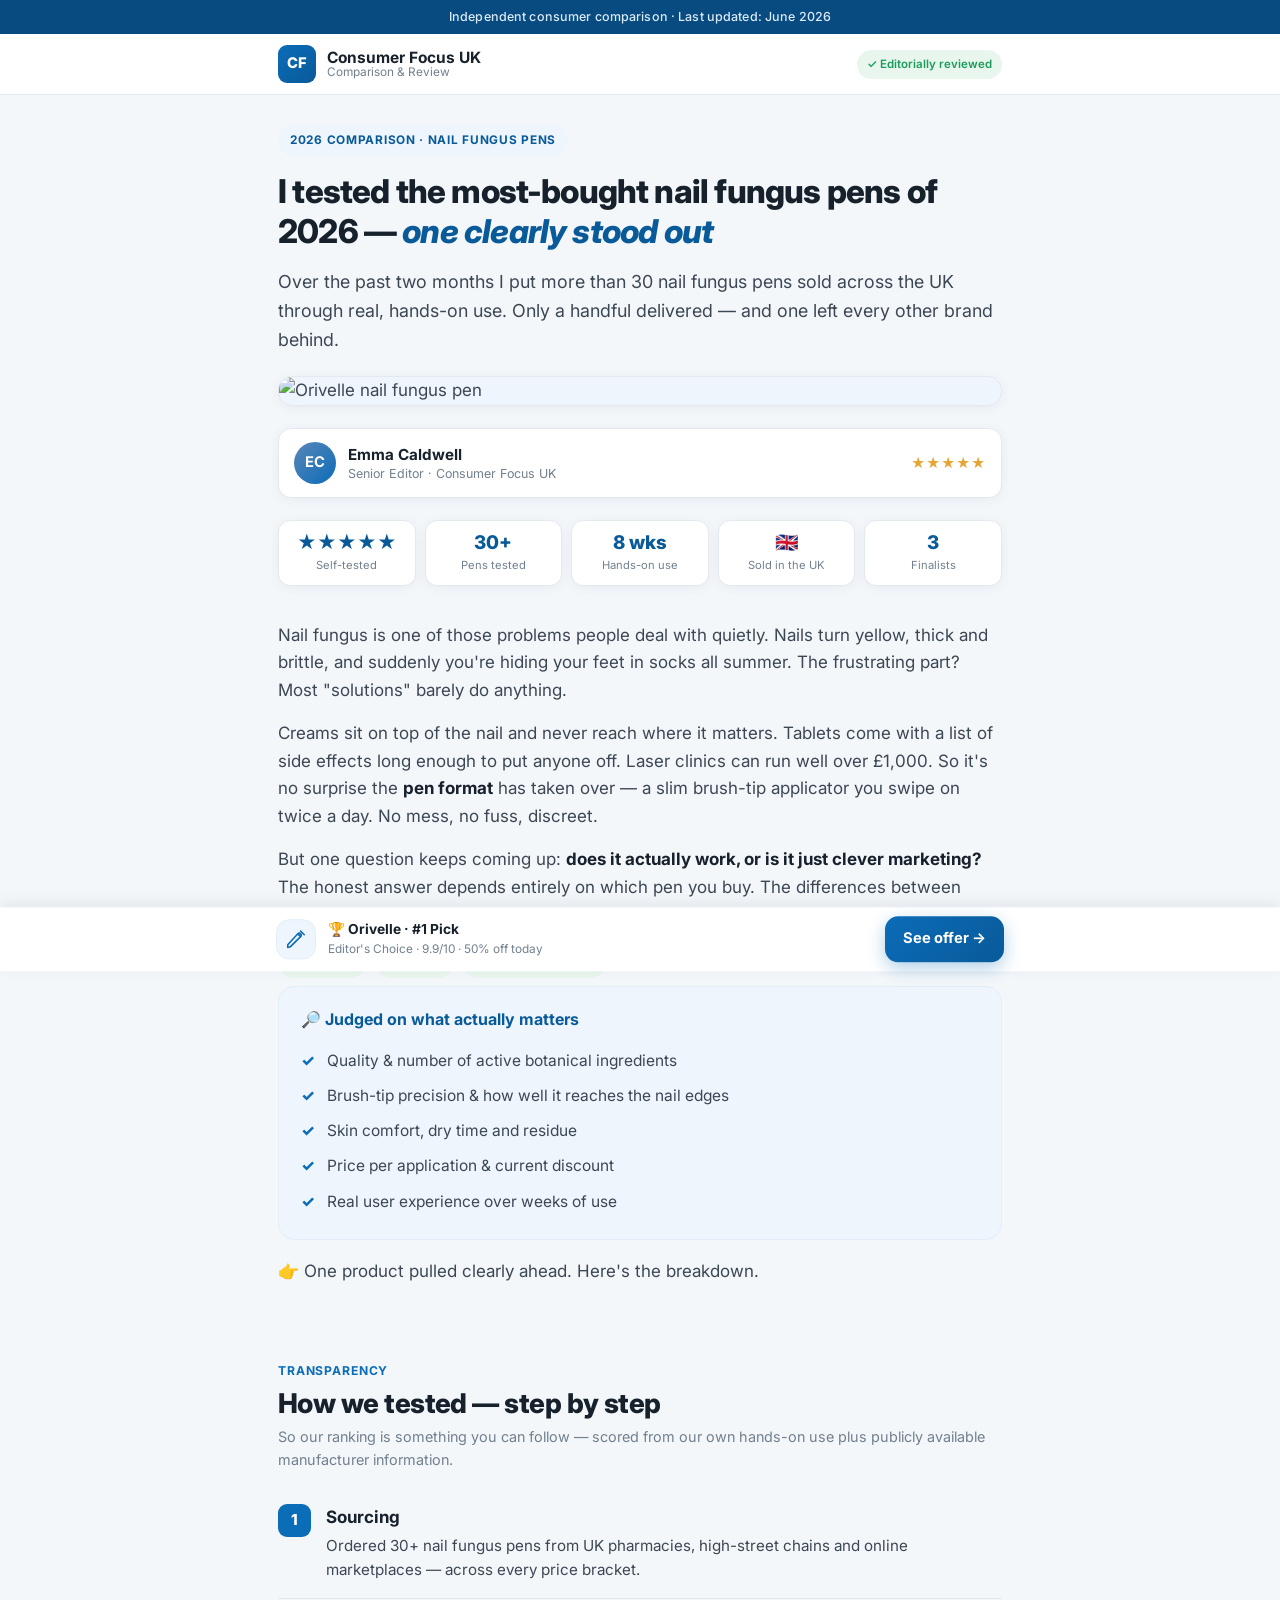
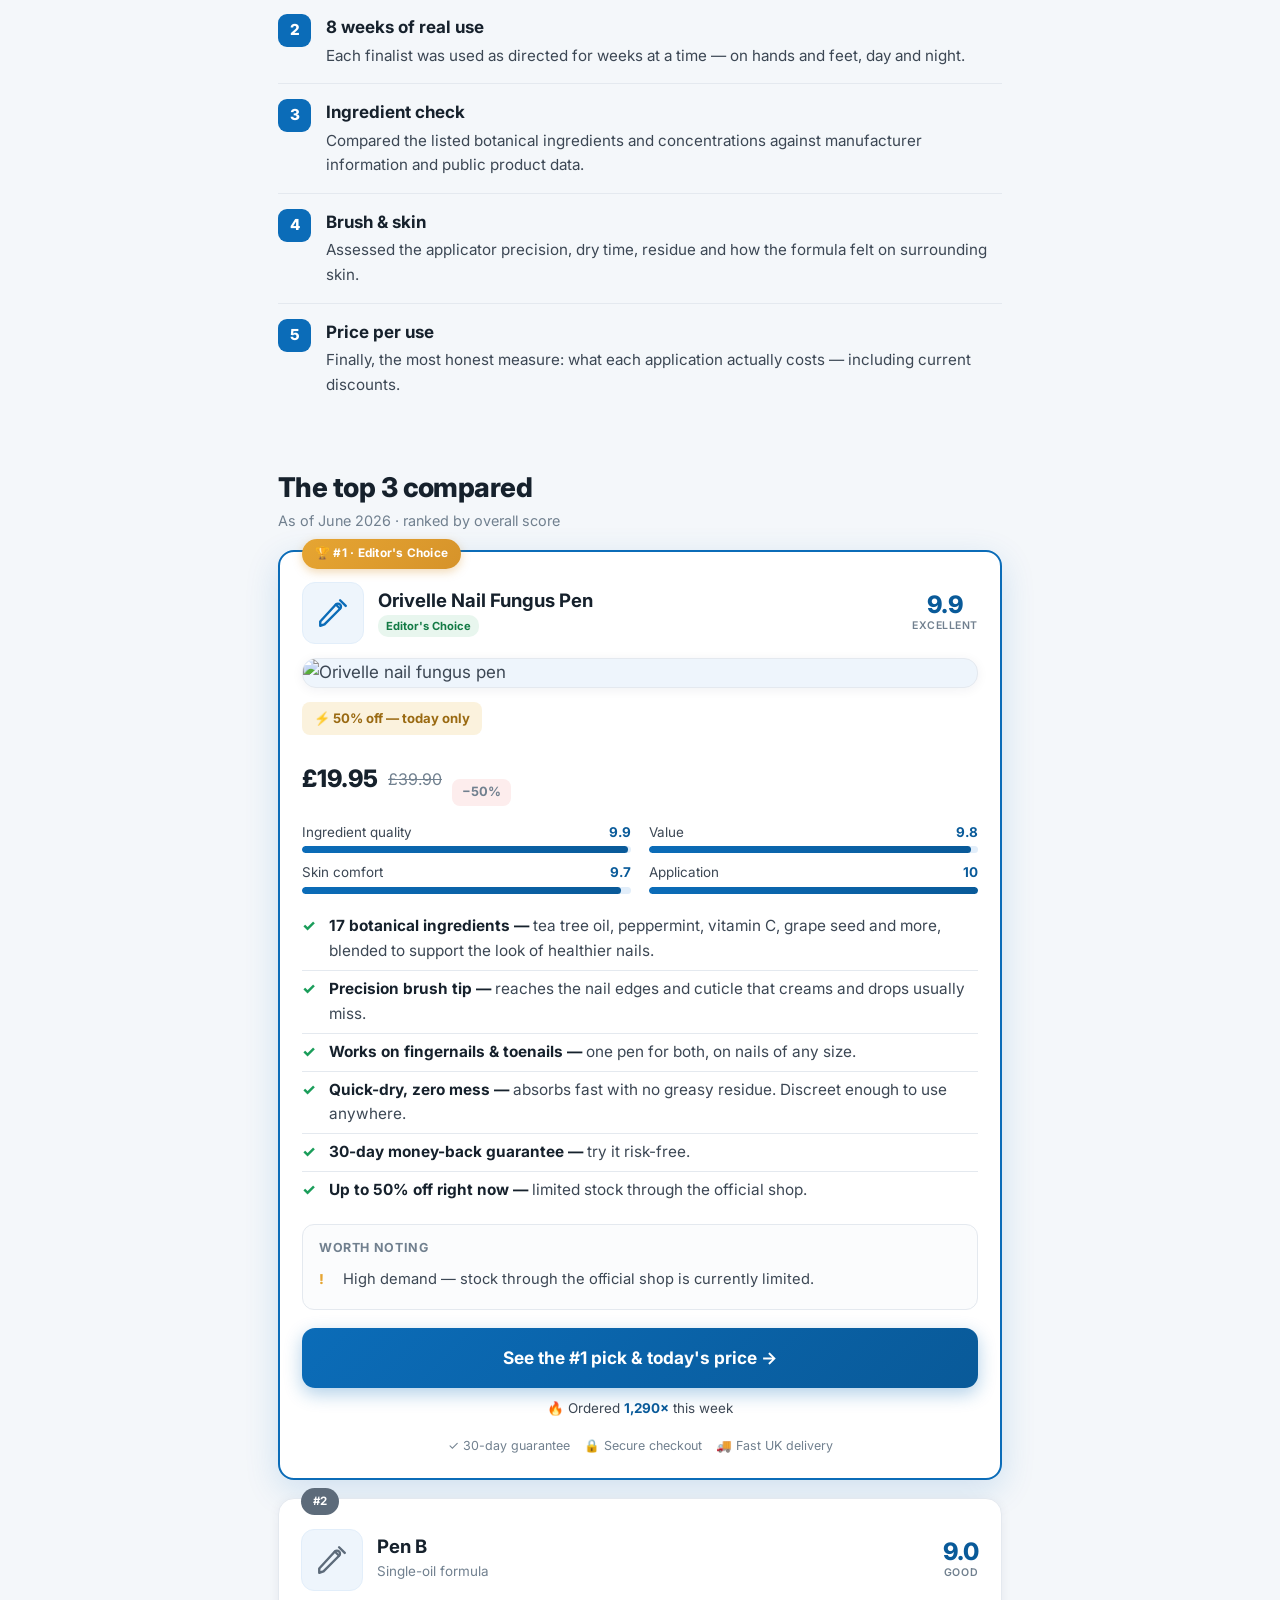
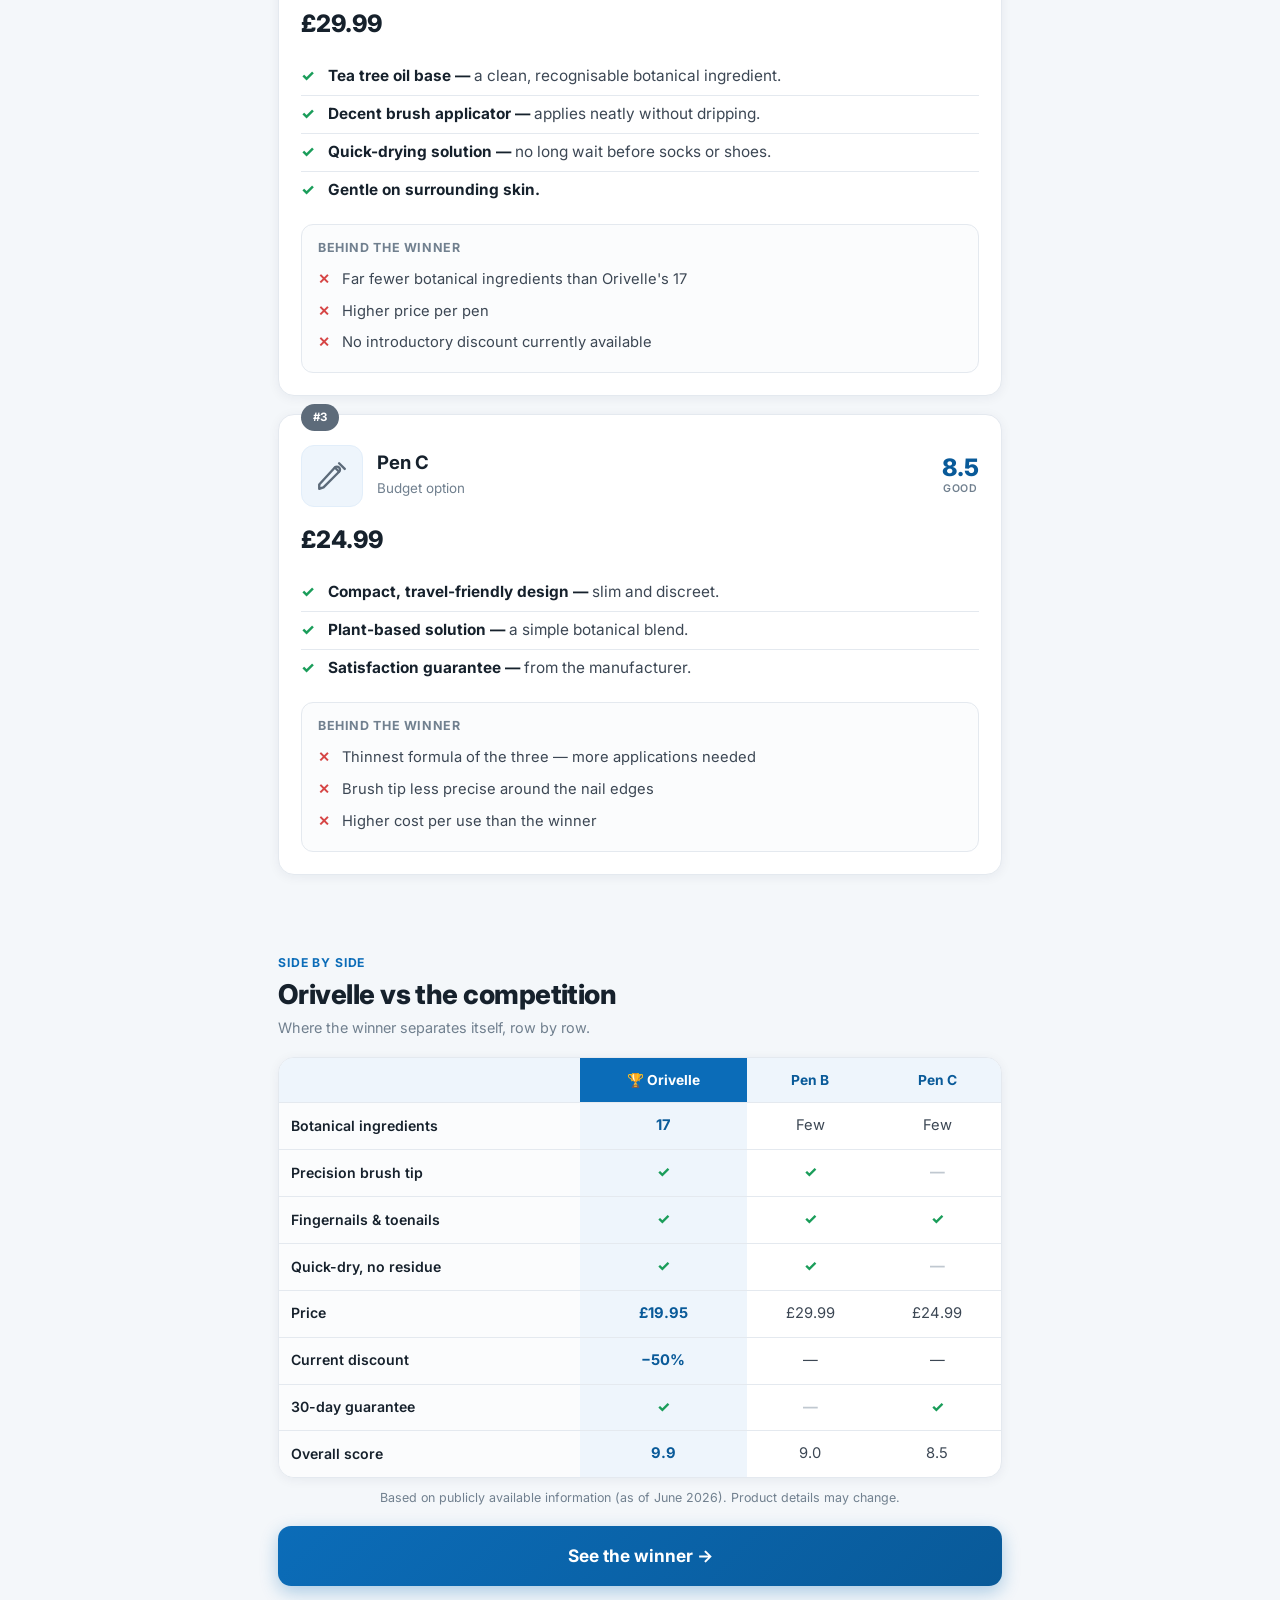
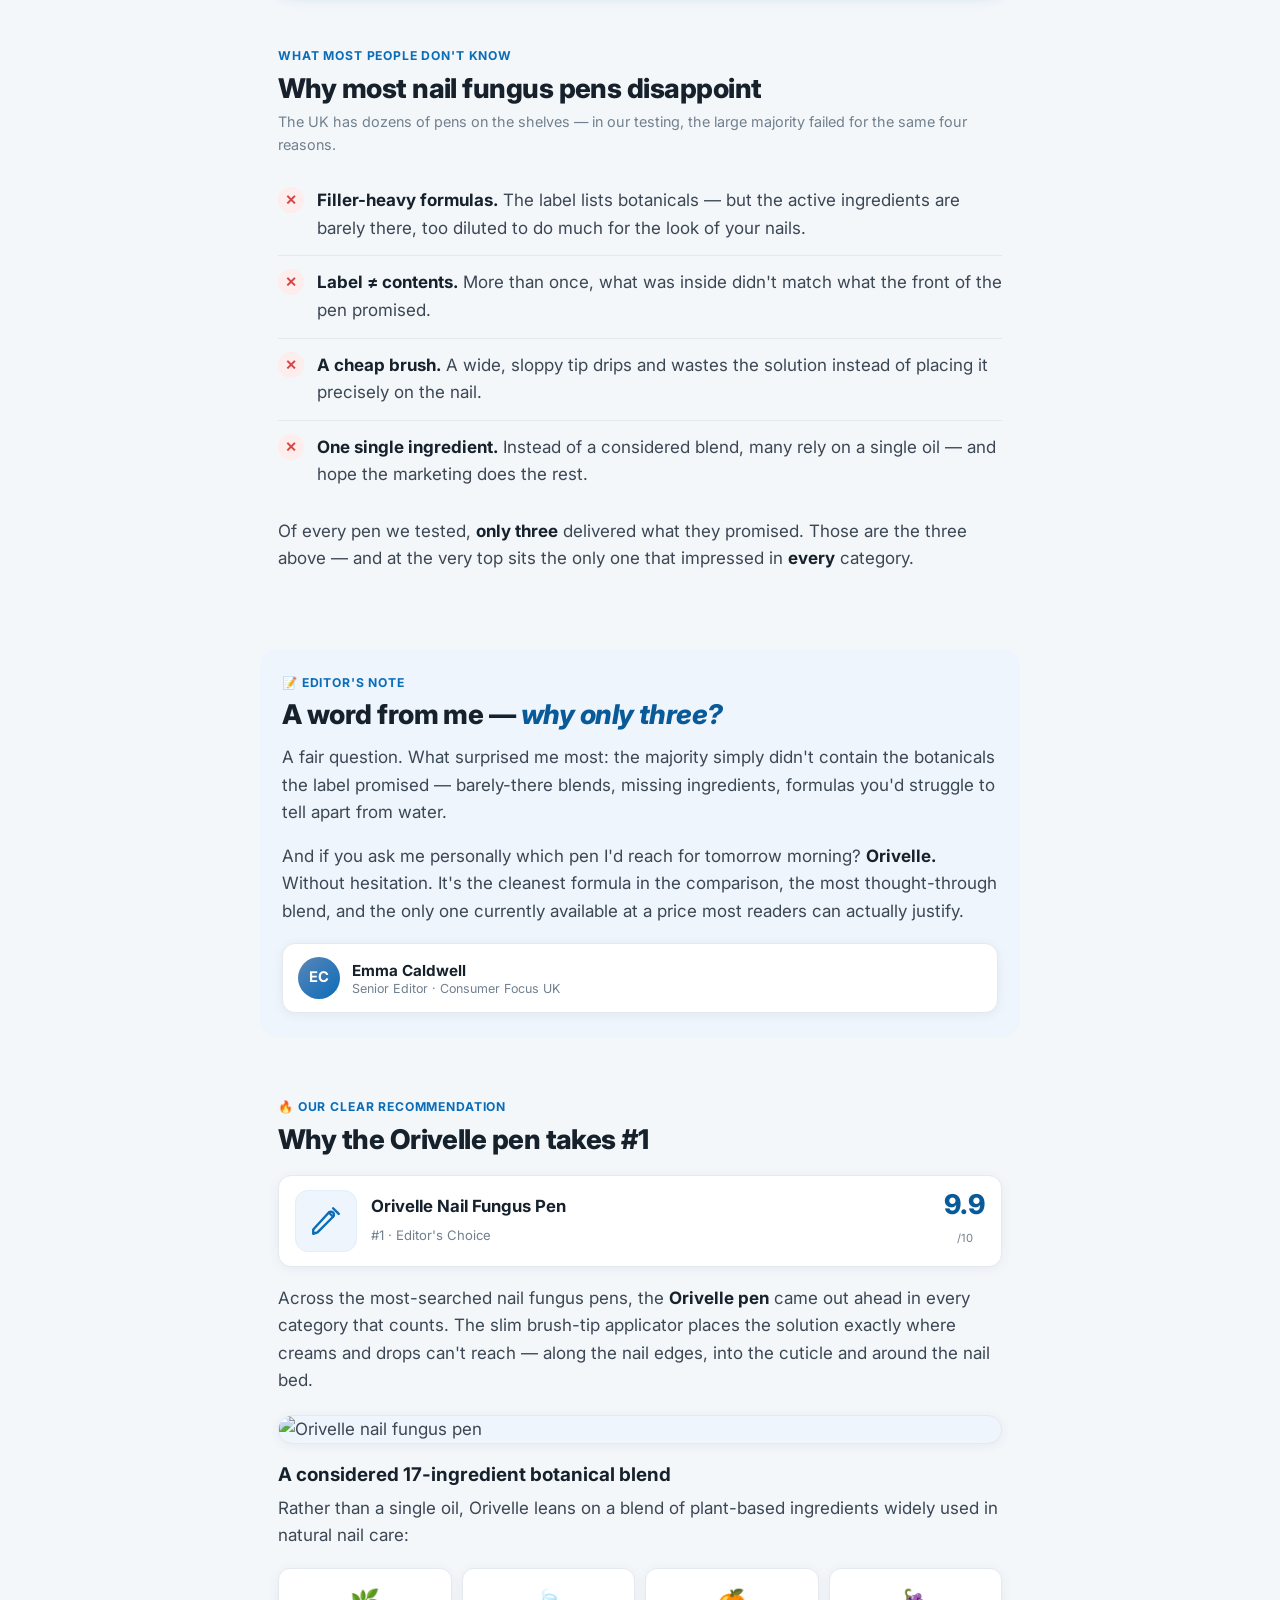
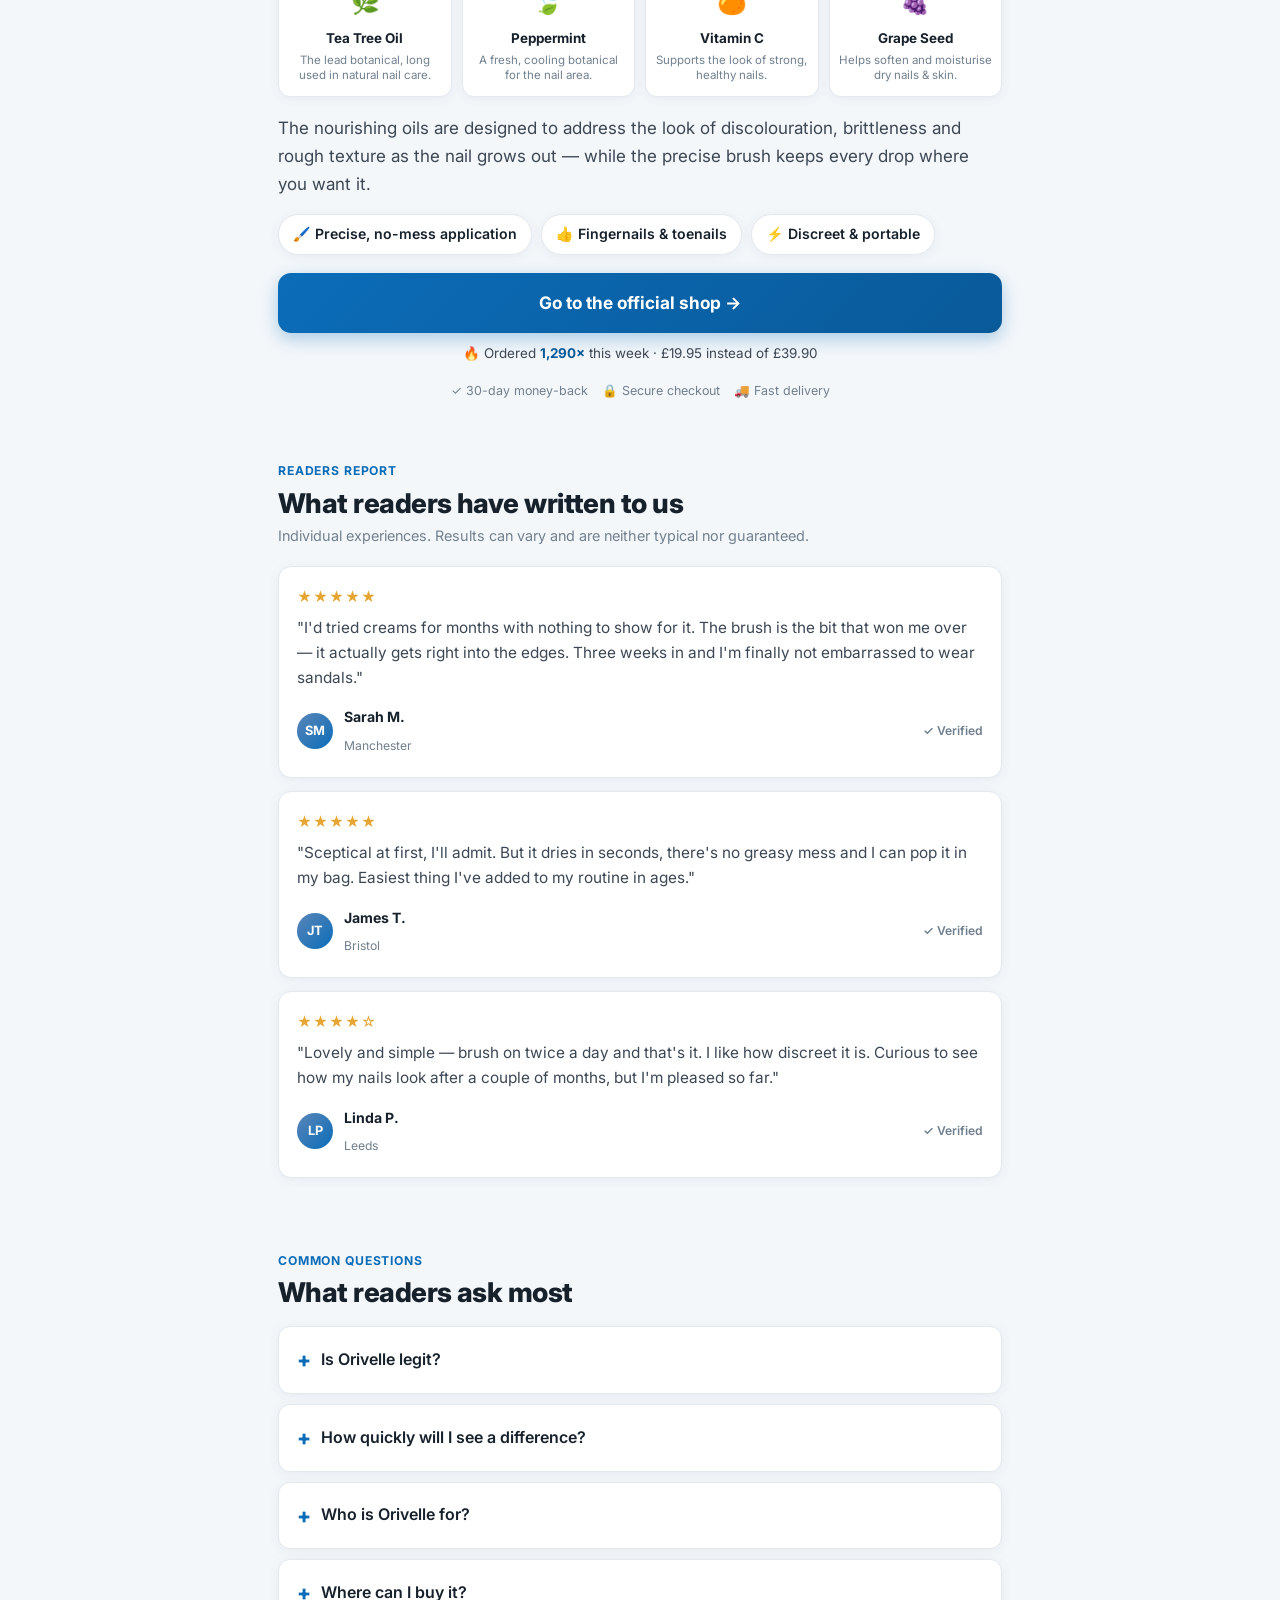
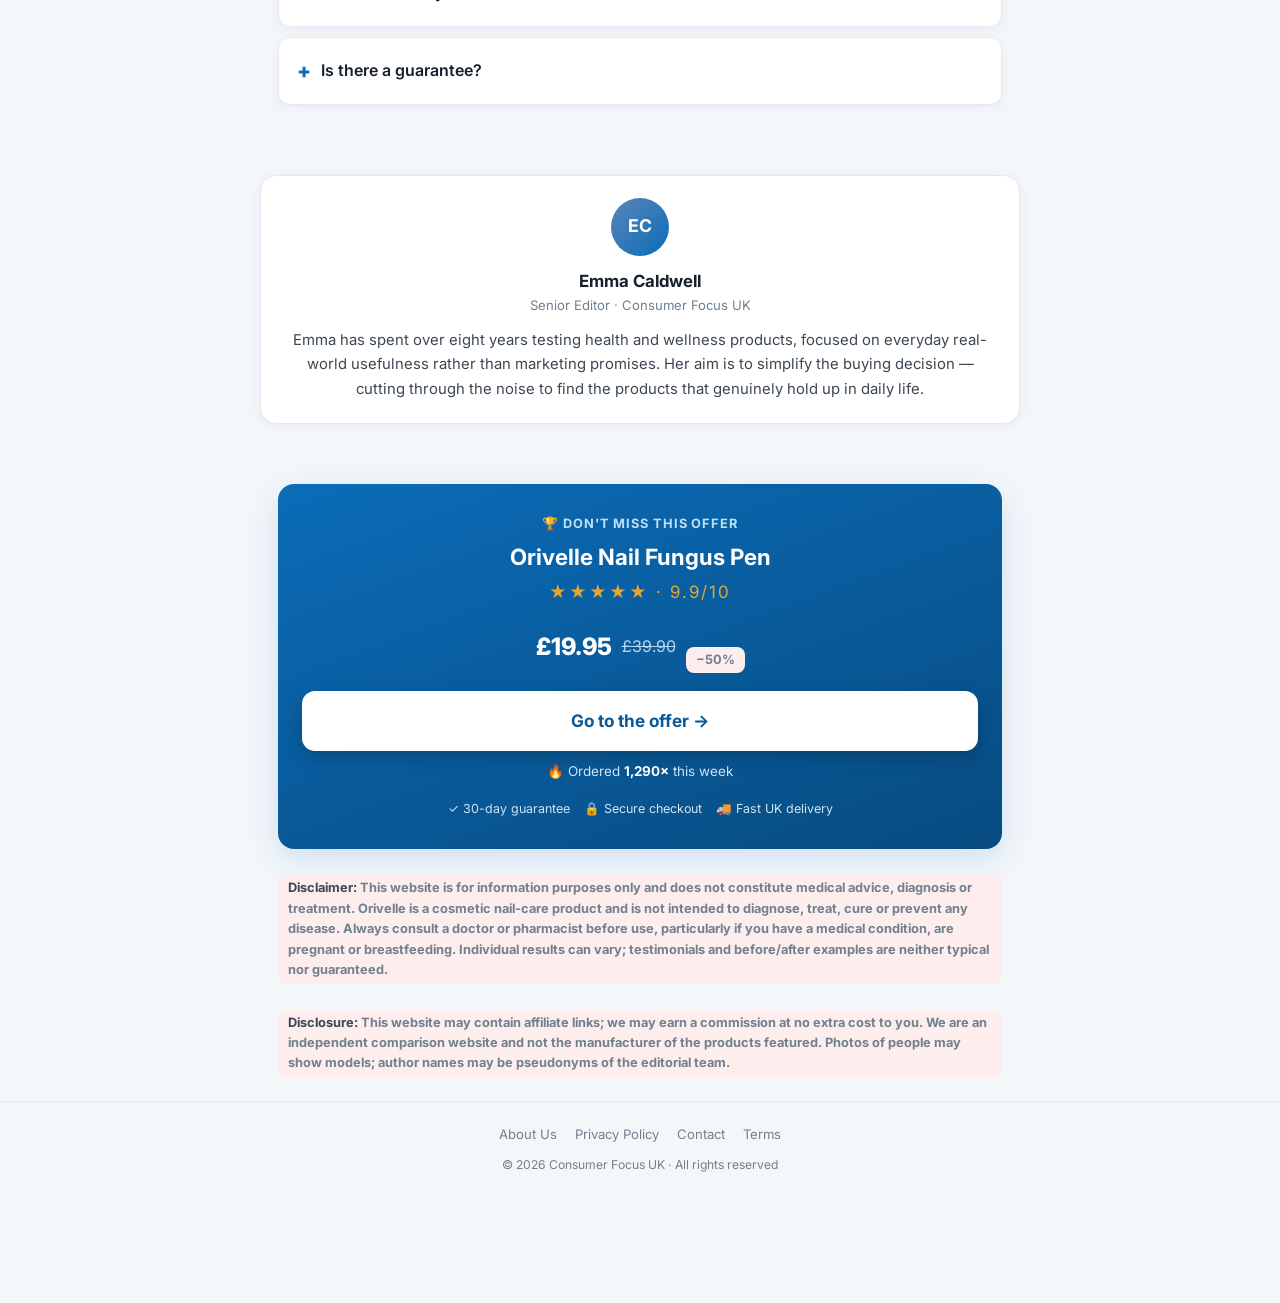
==== commit 2c4ccd3f: "ds" ====
--- a/index.html
+++ b/index.html
@@ -649,8 +649,8 @@
   // product: Orivelle product shot (use the merchant's creative — you're cleared as the affiliate)
   // apply:   application / lifestyle shot (your own or licensed stock)
   var IMAGES = {
-    product: '',
-    apply: ''
+    product: 'https://bestbuyguide.org/wp-content/uploads/2025/10/pic1.jpg',
+    apply: 'https://bestbuyguide.org/wp-content/uploads/2025/10/orivelle1.png'
   };
   Object.keys(IMAGES).forEach(function(key){
     if(!IMAGES[key]) return;
